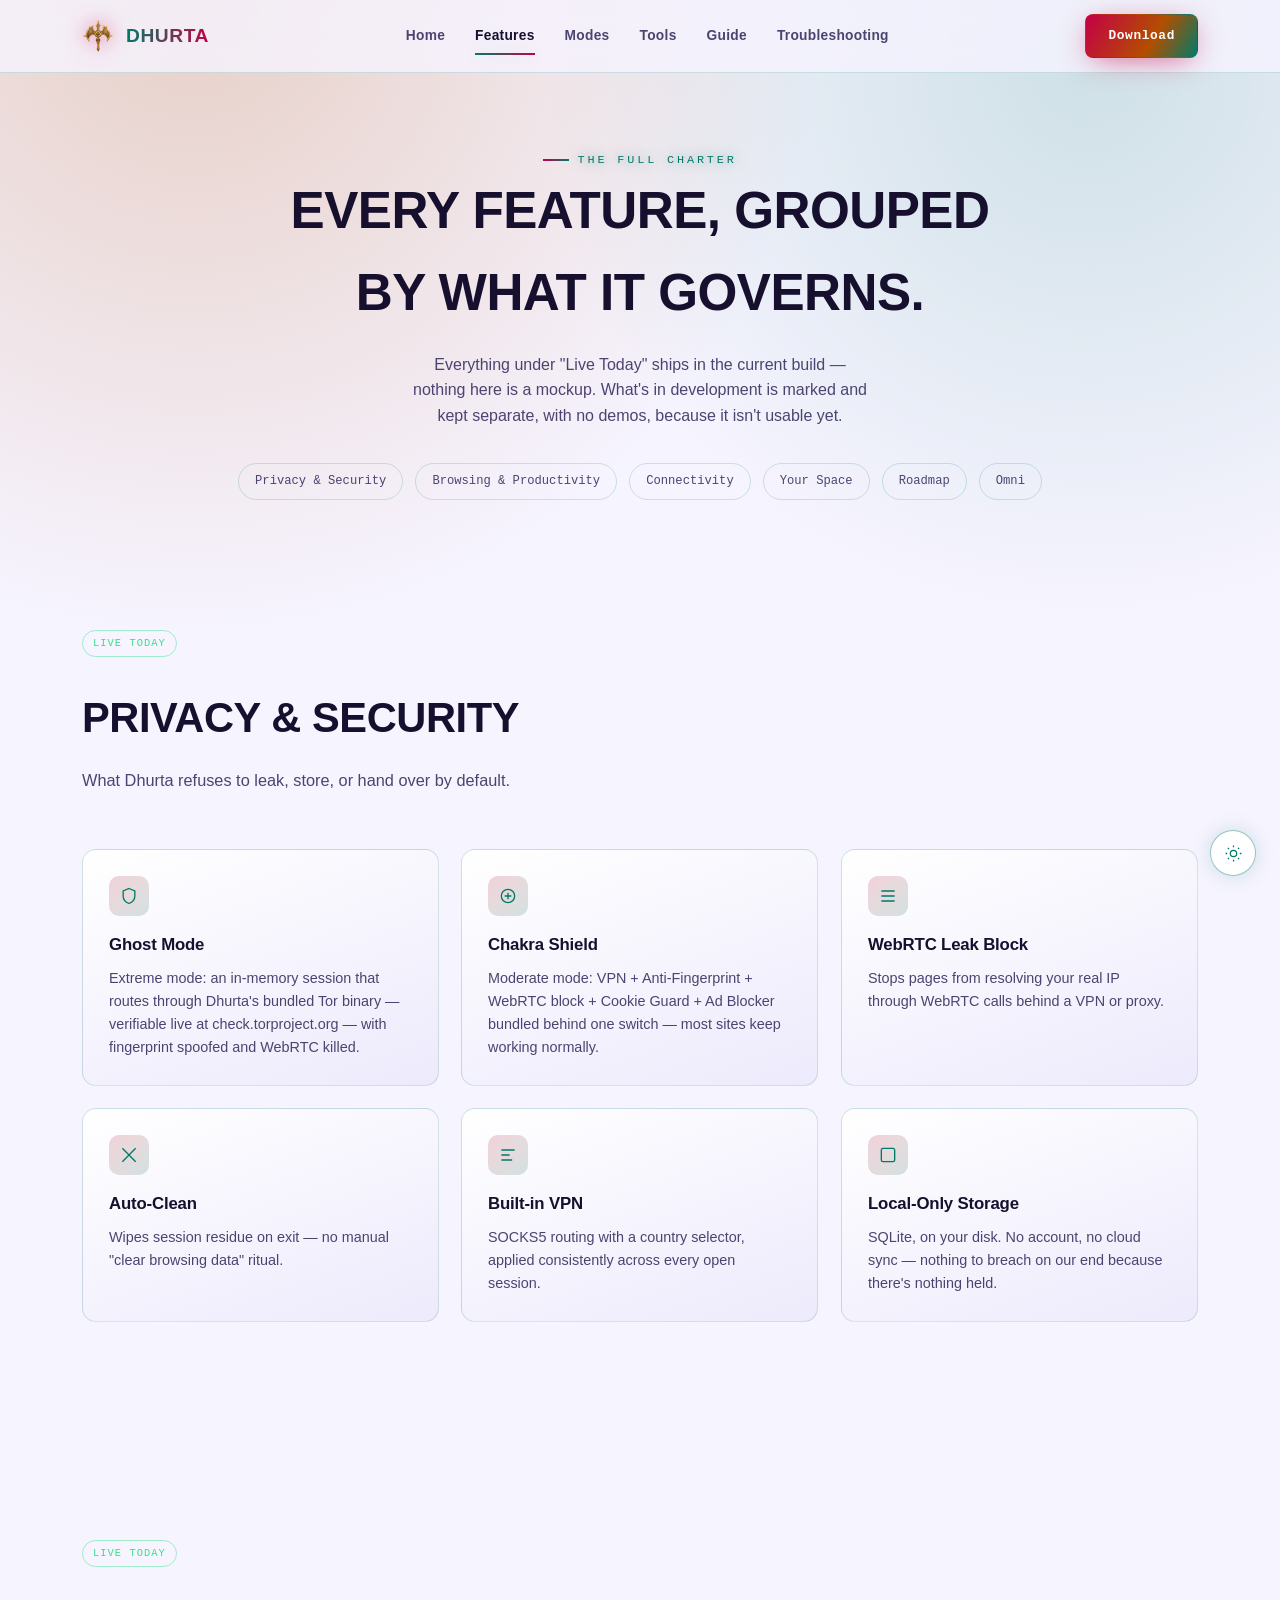
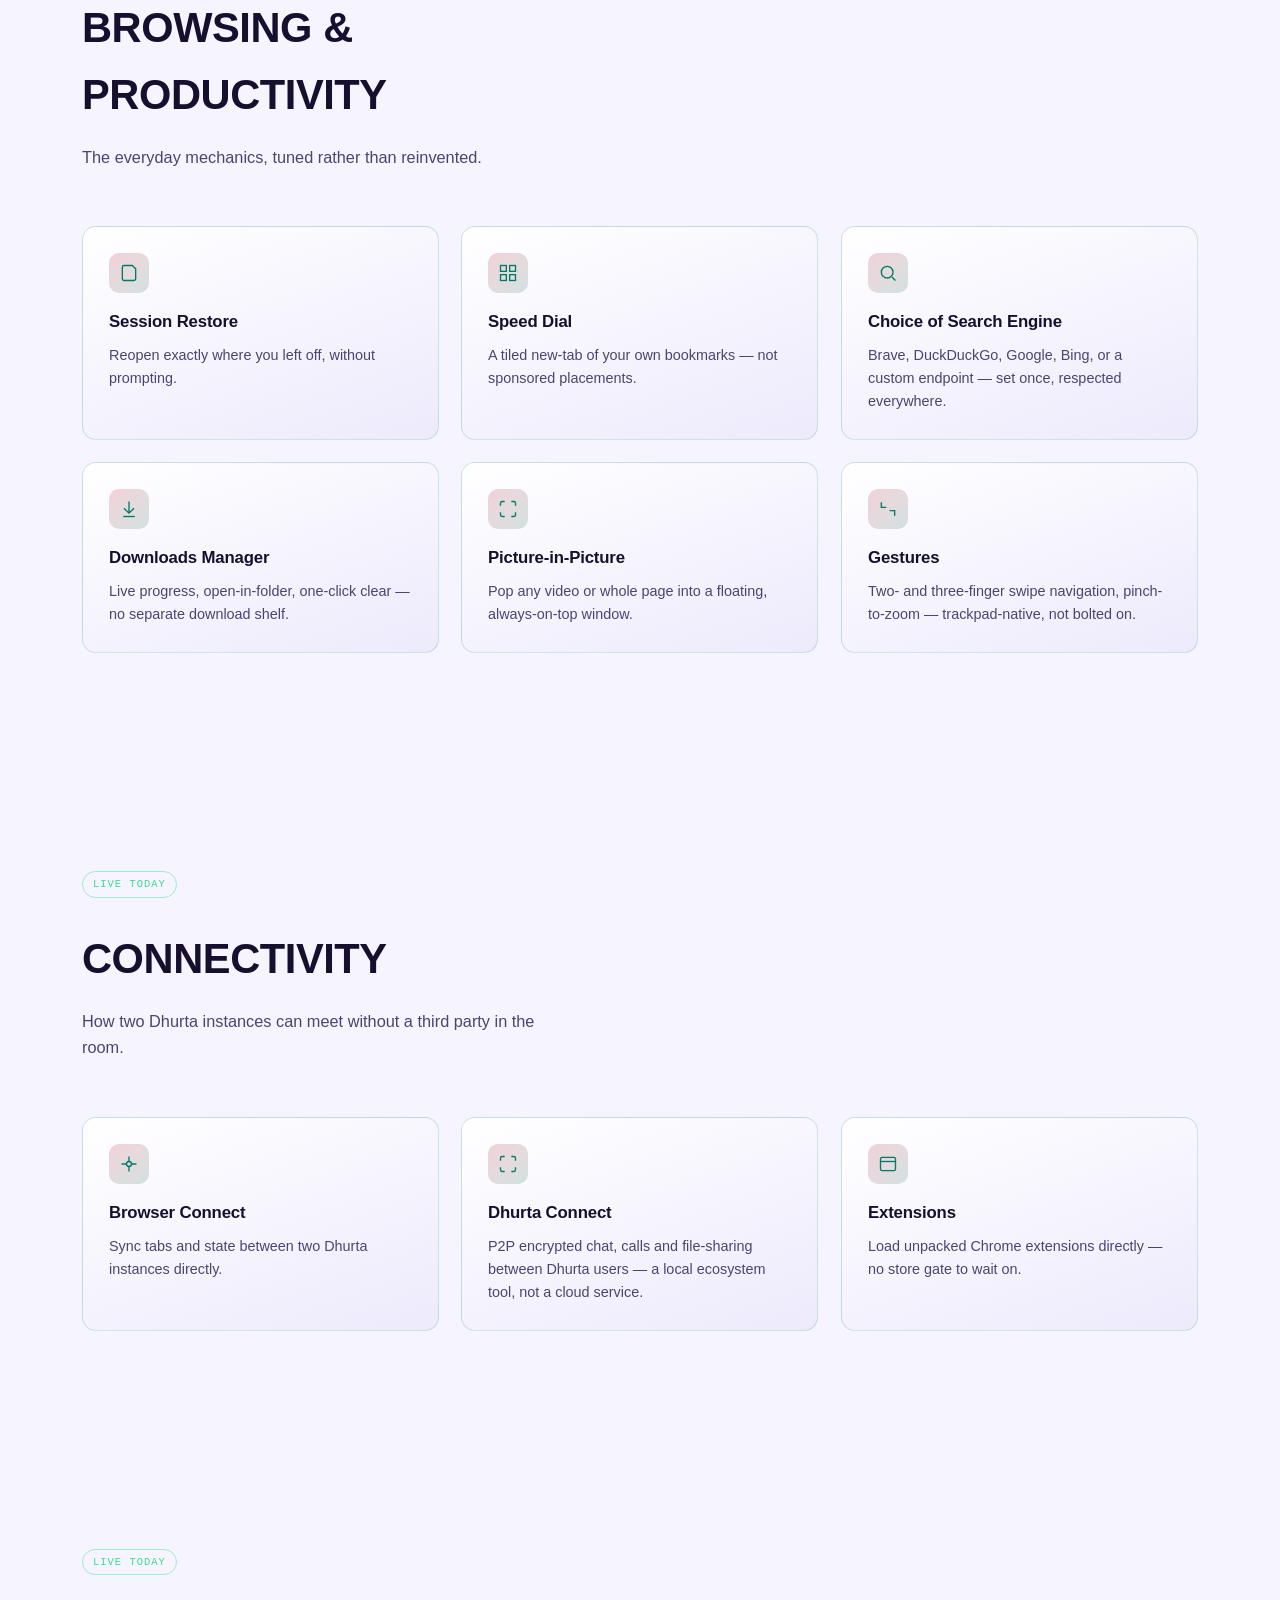
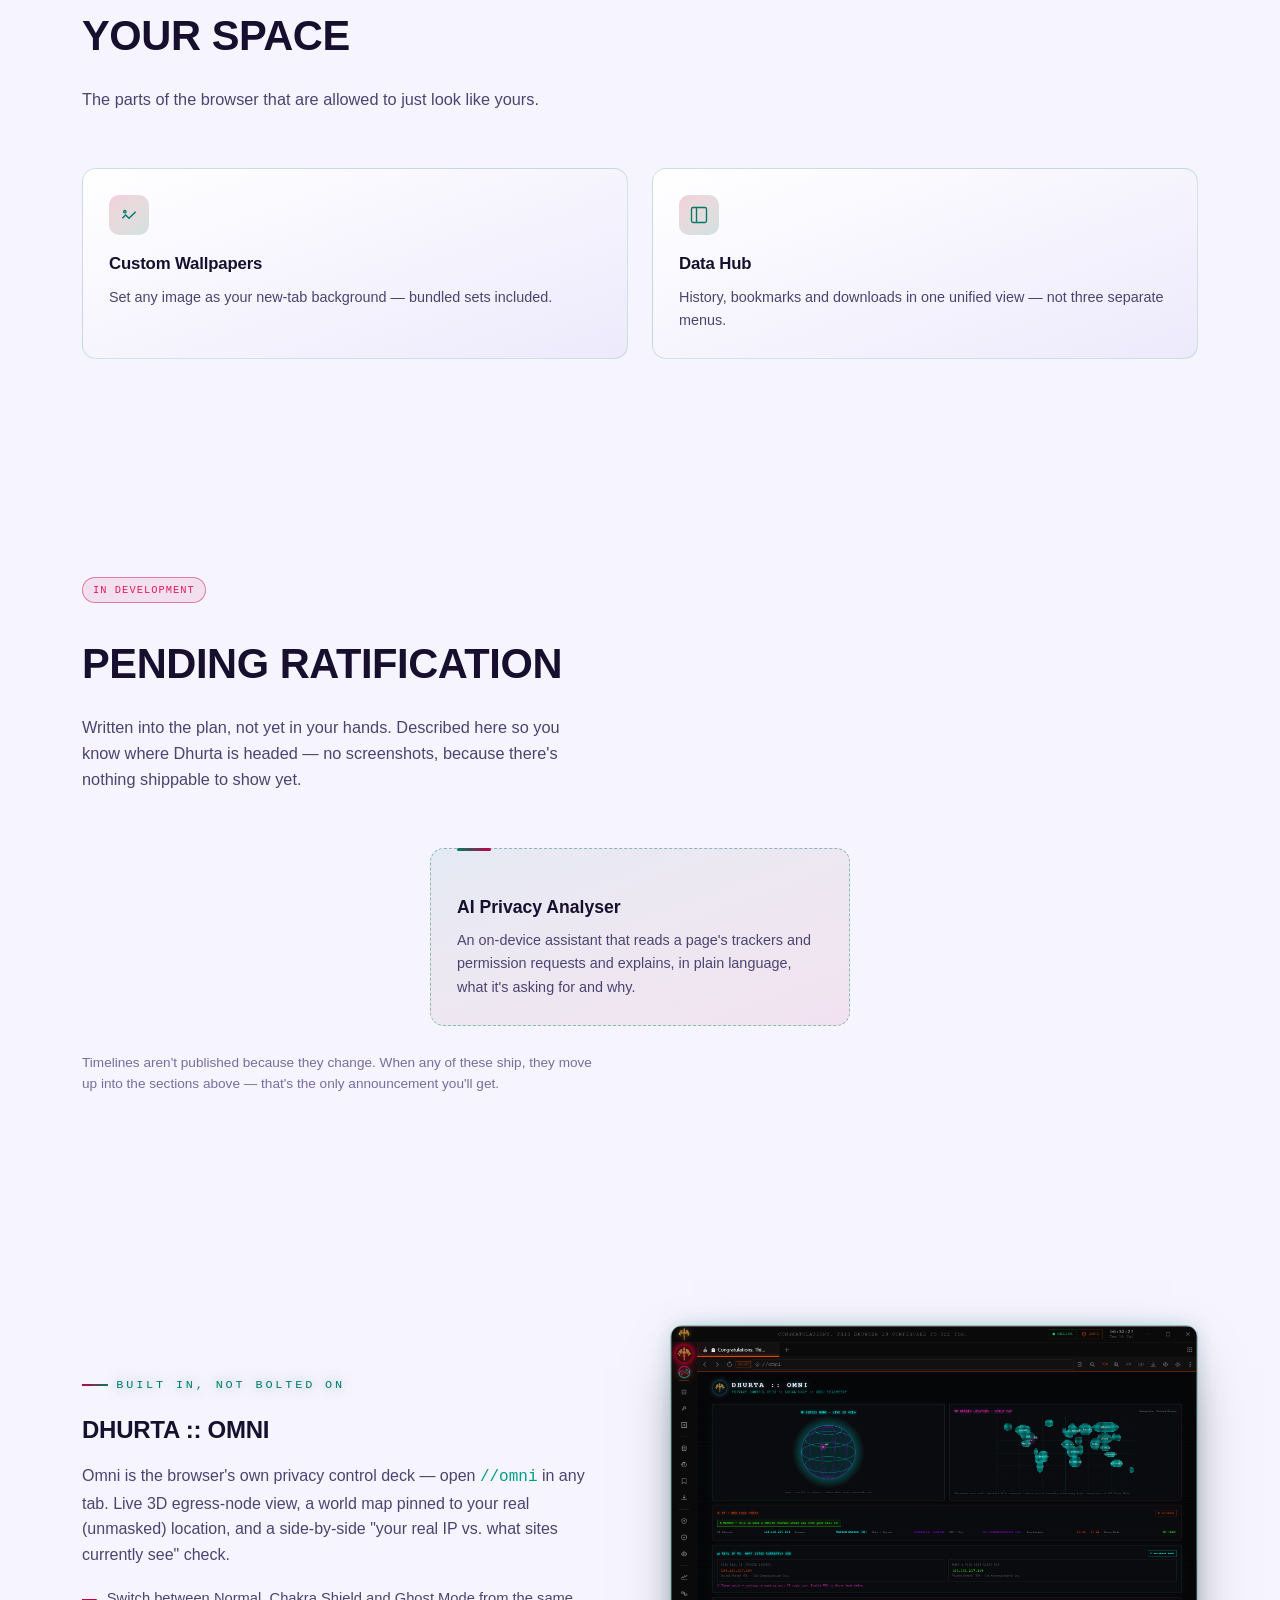
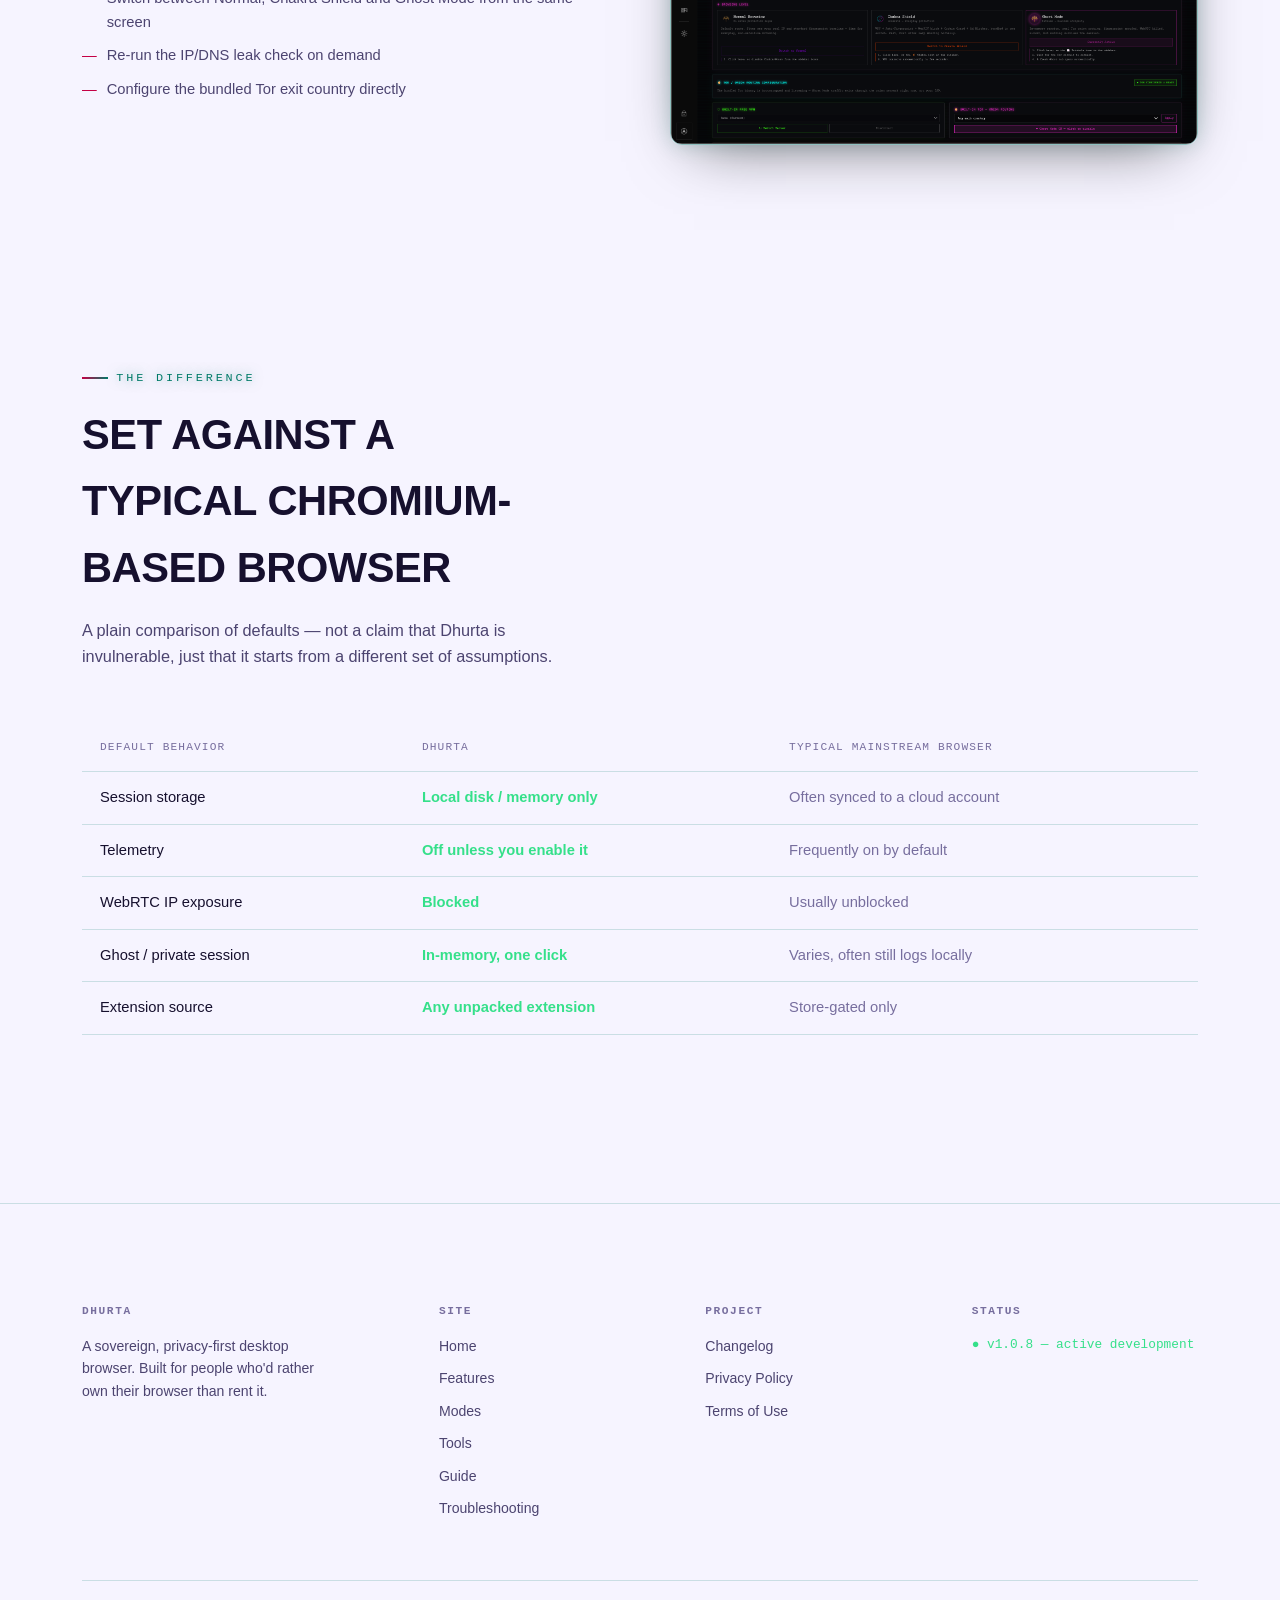
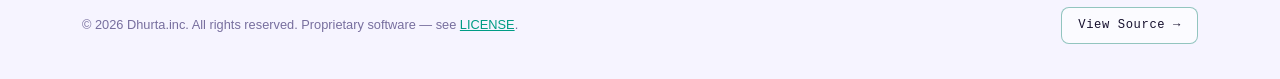
==== features.html @ 5422d7f5 "feat: Dhurta marketing site — initial deploy" ====
<!doctype html>
<html lang="en">
<head>
<meta charset="utf-8">
<meta name="viewport" content="width=device-width, initial-scale=1">
<title>Features — Dhurta</title>
<meta name="description" content="Every feature Dhurta ships today, grouped by what it governs — plus what's still in development.">
<link rel="icon" href="assets/img/dhurta-logo.png">
<link rel="stylesheet" href="assets/css/styles.css">
<style>
  .page-hero { padding: 70px 0 20px; text-align: center; }
  .page-hero h1 { font-size: clamp(2rem, 4.4vw, 3.2rem); }
  .page-hero p { color: var(--ink-dim); max-width: 52ch; margin: 18px auto 0; text-transform: none; }

  .cat-nav { display: flex; gap: 12px; justify-content: center; flex-wrap: wrap; margin-top: 34px; }
  .cat-nav a {
    text-decoration: none; font-family: ui-monospace, monospace; font-size: 0.76rem;
    color: var(--ink-dim); border: 1px solid var(--line); padding: 8px 16px; border-radius: 20px;
  }
  .cat-nav a:hover { color: var(--cyan); border-color: var(--line-strong); }

  .roadmap-grid { display: grid; grid-template-columns: repeat(3, 1fr); gap: 22px; }
  .rcard {
    position: relative; padding: 30px 26px 26px;
    border: 1px dashed var(--line-strong); border-radius: var(--radius);
    background: linear-gradient(160deg, color-mix(in srgb, var(--cyan) 8%, transparent), color-mix(in srgb, var(--magenta) 8%, transparent));
    opacity: 0; translate: 0 18px; transition: opacity 0.6s ease, translate 0.6s ease;
  }
  .rcard.in { opacity: 1; translate: 0 0; }
  .rcard::before {
    content: ""; position: absolute; top: -1px; left: 26px; width: 34px; height: 3px;
    background: linear-gradient(90deg, var(--cyan), var(--magenta)); border-radius: 2px;
  }
  .rcard h4 { font-size: 1.1rem; margin: 14px 0 8px; text-transform: none; }
  .rcard p { color: var(--ink-dim); font-size: 0.9rem; margin: 0; text-transform: none; }
  .roadmap-foot { margin-top: 26px; color: var(--ink-faint); font-size: 0.85rem; max-width: 68ch; }

  .omni-grid { display: grid; grid-template-columns: 1fr 1fr; gap: 60px; align-items: center; }
  .omni-panel {
    background: var(--surface-2); border: 1px solid var(--line); border-radius: var(--radius);
    padding: 22px; aspect-ratio: 4/3; display: flex; flex-direction: column; gap: 12px; justify-content: center;
  }
  .omni-bar { height: 10px; border-radius: 3px; background: var(--line); overflow: hidden; }
  .omni-bar span { display: block; height: 100%; background: linear-gradient(90deg, var(--cyan), var(--magenta)); border-radius: 3px; }
  .omni-list { list-style: none; padding: 0; margin: 20px 0 0; display: flex; flex-direction: column; gap: 10px; }
  .omni-list li { display: flex; gap: 10px; font-size: 0.92rem; color: var(--ink-dim); text-transform: none; }
  .omni-list li::before { content: "—"; color: var(--magenta); }
</style>
</head>
<body>

<header class="nav">
  <div class="nav-inner">
    <a href="index.html" class="brand">
      <img src="assets/img/dhurta-logo.png" alt="Dhurta emblem">
      <span class="brand-word">Dhurta</span>
    </a>
    <nav class="links">
      <a href="index.html">Home</a>
      <a href="features.html" aria-current="page">Features</a>
      <a href="modes.html">Modes</a>
      <a href="tools.html">Tools</a>
      <a href="guide.html">Guide</a>
      <a href="troubleshooting.html">Troubleshooting</a>
    </nav>
    <a href="index.html#download" class="btn btn-primary">Download</a>
  </div>
</header>

<main>
  <section class="page-hero">
    <div class="wrap">
      <span class="eyebrow">The Full Charter</span>
      <h1>Every feature, grouped by what it governs.</h1>
      <p>Everything under "Live Today" ships in the current build — nothing here is a mockup. What's in development is marked and kept separate, with no demos, because it isn't usable yet.</p>
      <div class="cat-nav">
        <a href="#privacy">Privacy &amp; Security</a>
        <a href="#productivity">Browsing &amp; Productivity</a>
        <a href="#connectivity">Connectivity</a>
        <a href="#space">Your Space</a>
        <a href="#roadmap">Roadmap</a>
        <a href="#omni">Omni</a>
      </div>
    </div>
  </section>

  <section id="privacy">
    <div class="wrap">
      <div class="head">
        <span class="badge live" style="margin-bottom:14px;display:inline-block;">Live Today</span>
        <h2>Privacy &amp; Security</h2>
        <p>What Dhurta refuses to leak, store, or hand over by default.</p>
      </div>
      <div class="grid-3">
        <div class="tilt-card">
          <div class="icon"><svg viewBox="0 0 24 24"><path d="M12 3l7 3v6c0 4.5-3 7.5-7 9-4-1.5-7-4.5-7-9V6z"/></svg></div>
          <h3>Ghost Mode</h3>
          <p>Extreme mode: an in-memory session that routes through Dhurta's bundled Tor binary — verifiable live at check.torproject.org — with fingerprint spoofed and WebRTC killed.</p>
        </div>
        <div class="tilt-card">
          <div class="icon"><svg viewBox="0 0 24 24"><circle cx="12" cy="12" r="8"/><path d="M8 12h8M12 8v8"/></svg></div>
          <h3>Chakra Shield</h3>
          <p>Moderate mode: VPN + Anti-Fingerprint + WebRTC block + Cookie Guard + Ad Blocker bundled behind one switch — most sites keep working normally.</p>
        </div>
        <div class="tilt-card">
          <div class="icon"><svg viewBox="0 0 24 24"><path d="M4 12h16M4 6h16M4 18h16"/></svg></div>
          <h3>WebRTC Leak Block</h3>
          <p>Stops pages from resolving your real IP through WebRTC calls behind a VPN or proxy.</p>
        </div>
        <div class="tilt-card">
          <div class="icon"><svg viewBox="0 0 24 24"><path d="M4 4l16 16M4 20L20 4"/></svg></div>
          <h3>Auto-Clean</h3>
          <p>Wipes session residue on exit — no manual "clear browsing data" ritual.</p>
        </div>
        <div class="tilt-card">
          <div class="icon"><svg viewBox="0 0 24 24"><path d="M4 6h16M4 12h10M4 18h13"/></svg></div>
          <h3>Built-in VPN</h3>
          <p>SOCKS5 routing with a country selector, applied consistently across every open session.</p>
        </div>
        <div class="tilt-card">
          <div class="icon"><svg viewBox="0 0 24 24"><rect x="4" y="4" width="16" height="16" rx="2"/></svg></div>
          <h3>Local-Only Storage</h3>
          <p>SQLite, on your disk. No account, no cloud sync — nothing to breach on our end because there's nothing held.</p>
        </div>
      </div>
    </div>
  </section>

  <section id="productivity">
    <div class="wrap">
      <div class="head">
        <span class="badge live" style="margin-bottom:14px;display:inline-block;">Live Today</span>
        <h2>Browsing &amp; Productivity</h2>
        <p>The everyday mechanics, tuned rather than reinvented.</p>
      </div>
      <div class="grid-3">
        <div class="tilt-card"><div class="icon"><svg viewBox="0 0 24 24"><path d="M4 19V5a2 2 0 012-2h10l4 4v12a2 2 0 01-2 2H6a2 2 0 01-2-2z"/></svg></div><h3>Session Restore</h3><p>Reopen exactly where you left off, without prompting.</p></div>
        <div class="tilt-card"><div class="icon"><svg viewBox="0 0 24 24"><rect x="3" y="3" width="7" height="7"/><rect x="14" y="3" width="7" height="7"/><rect x="3" y="14" width="7" height="7"/><rect x="14" y="14" width="7" height="7"/></svg></div><h3>Speed Dial</h3><p>A tiled new-tab of your own bookmarks — not sponsored placements.</p></div>
        <div class="tilt-card"><div class="icon"><svg viewBox="0 0 24 24"><circle cx="11" cy="11" r="7"/><path d="M21 21l-4.3-4.3"/></svg></div><h3>Choice of Search Engine</h3><p>Brave, DuckDuckGo, Google, Bing, or a custom endpoint — set once, respected everywhere.</p></div>
        <div class="tilt-card"><div class="icon"><svg viewBox="0 0 24 24"><path d="M12 3v14M6 11l6 6 6-6"/><path d="M5 21h14"/></svg></div><h3>Downloads Manager</h3><p>Live progress, open-in-folder, one-click clear — no separate download shelf.</p></div>
        <div class="tilt-card"><div class="icon"><svg viewBox="0 0 24 24"><path d="M8 3H5a2 2 0 00-2 2v3M16 3h3a2 2 0 012 2v3M8 21H5a2 2 0 01-2-2v-3M16 21h3a2 2 0 002-2v-3"/></svg></div><h3>Picture-in-Picture</h3><p>Pop any video or whole page into a floating, always-on-top window.</p></div>
        <div class="tilt-card"><div class="icon"><svg viewBox="0 0 24 24"><path d="M4 4v6h6M20 20v-6h-6"/></svg></div><h3>Gestures</h3><p>Two- and three-finger swipe navigation, pinch-to-zoom — trackpad-native, not bolted on.</p></div>
      </div>
    </div>
  </section>

  <section id="connectivity">
    <div class="wrap">
      <div class="head">
        <span class="badge live" style="margin-bottom:14px;display:inline-block;">Live Today</span>
        <h2>Connectivity</h2>
        <p>How two Dhurta instances can meet without a third party in the room.</p>
      </div>
      <div class="grid-3">
        <div class="tilt-card"><div class="icon"><svg viewBox="0 0 24 24"><circle cx="12" cy="12" r="3"/><path d="M12 3v6M12 15v6M3 12h6M15 12h6"/></svg></div><h3>Browser Connect</h3><p>Sync tabs and state between two Dhurta instances directly.</p></div>
        <div class="tilt-card"><div class="icon"><svg viewBox="0 0 24 24"><path d="M8 3H5a2 2 0 00-2 2v3M16 3h3a2 2 0 012 2v3M8 21H5a2 2 0 01-2-2v-3M16 21h3a2 2 0 002-2v-3"/></svg></div><h3>Dhurta Connect</h3><p>P2P encrypted chat, calls and file-sharing between Dhurta users — a local ecosystem tool, not a cloud service.</p></div>
        <div class="tilt-card"><div class="icon"><svg viewBox="0 0 24 24"><rect x="3" y="4" width="18" height="16" rx="2"/><path d="M3 9h18"/></svg></div><h3>Extensions</h3><p>Load unpacked Chrome extensions directly — no store gate to wait on.</p></div>
      </div>
    </div>
  </section>

  <section id="space">
    <div class="wrap">
      <div class="head">
        <span class="badge live" style="margin-bottom:14px;display:inline-block;">Live Today</span>
        <h2>Your Space</h2>
        <p>The parts of the browser that are allowed to just look like yours.</p>
      </div>
      <div class="grid-2">
        <div class="tilt-card"><div class="icon"><svg viewBox="0 0 24 24"><path d="M4 16l4-4 4 4 8-8"/><circle cx="7" cy="8" r="1.4"/></svg></div><h3>Custom Wallpapers</h3><p>Set any image as your new-tab background — bundled sets included.</p></div>
        <div class="tilt-card"><div class="icon"><svg viewBox="0 0 24 24"><rect x="3" y="3" width="18" height="18" rx="2"/><path d="M9 3v18"/></svg></div><h3>Data Hub</h3><p>History, bookmarks and downloads in one unified view — not three separate menus.</p></div>
      </div>
    </div>
  </section>

  <section id="roadmap">
    <div class="wrap">
      <div class="head">
        <span class="badge dev" style="margin-bottom:14px;display:inline-block;">In Development</span>
        <h2>Pending Ratification</h2>
        <p>Written into the plan, not yet in your hands. Described here so you know where Dhurta is headed — no screenshots, because there's nothing shippable to show yet.</p>
      </div>
      <div class="roadmap-grid" style="grid-template-columns:1fr;max-width:420px;margin:0 auto;">
        <div class="rcard reveal">
          <h4>AI Privacy Analyser</h4>
          <p>An on-device assistant that reads a page's trackers and permission requests and explains, in plain language, what it's asking for and why.</p>
        </div>
      </div>
      <p class="roadmap-foot">Timelines aren't published because they change. When any of these ship, they move up into the sections above — that's the only announcement you'll get.</p>
    </div>
  </section>

  <section id="omni">
    <div class="wrap omni-grid">
      <div class="omni-copy">
        <span class="eyebrow">Built In, Not Bolted On</span>
        <h2 style="margin-top:16px;">Dhurta :: Omni</h2>
        <p style="color:var(--ink-dim); margin-top:14px; text-transform:none;">Omni is the browser's own privacy control deck — open <code class="mono" style="color:var(--cyan-soft);">//omni</code> in any tab. Live 3D egress-node view, a world map pinned to your real (unmasked) location, and a side-by-side "your real IP vs. what sites currently see" check.</p>
        <ul class="omni-list">
          <li>Switch between Normal, Chakra Shield and Ghost Mode from the same screen</li>
          <li>Re-run the IP/DNS leak check on demand</li>
          <li>Configure the bundled Tor exit country directly</li>
        </ul>
      </div>
      <div class="shot-frame">
        <img src="assets/img/screens/omni-dashboard.png" alt="Dhurta Omni privacy control deck, real capture" style="width:100%;display:block;">
      </div>
    </div>
  </section>

  <section id="compare">
    <div class="wrap">
      <div class="head">
        <span class="eyebrow">The Difference</span>
        <h2>Set against a typical Chromium-based browser</h2>
        <p>A plain comparison of defaults — not a claim that Dhurta is invulnerable, just that it starts from a different set of assumptions.</p>
      </div>
      <div class="compare-wrap">
        <table class="compare">
          <thead><tr><th>Default behavior</th><th>Dhurta</th><th>Typical mainstream browser</th></tr></thead>
          <tbody>
            <tr><td>Session storage</td><td class="yes">Local disk / memory only</td><td class="no">Often synced to a cloud account</td></tr>
            <tr><td>Telemetry</td><td class="yes">Off unless you enable it</td><td class="no">Frequently on by default</td></tr>
            <tr><td>WebRTC IP exposure</td><td class="yes">Blocked</td><td class="no">Usually unblocked</td></tr>
            <tr><td>Ghost / private session</td><td class="yes">In-memory, one click</td><td class="no">Varies, often still logs locally</td></tr>
            <tr><td>Extension source</td><td class="yes">Any unpacked extension</td><td class="no">Store-gated only</td></tr>
          </tbody>
        </table>
      </div>
    </div>
  </section>
</main>

<footer class="site-footer">
  <div class="wrap">
    <div class="foot-grid">
      <div class="foot-col">
        <h5>Dhurta</h5>
        <p style="color:var(--ink-dim); font-size:0.88rem; max-width:32ch;">A sovereign, privacy-first desktop browser. Built for people who'd rather own their browser than rent it.</p>
      </div>
      <div class="foot-col">
        <h5>Site</h5>
        <a href="index.html">Home</a>
        <a href="features.html">Features</a>
        <a href="modes.html">Modes</a>
        <a href="tools.html">Tools</a>
        <a href="guide.html">Guide</a>
        <a href="troubleshooting.html">Troubleshooting</a>
      </div>
      <div class="foot-col">
        <h5>Project</h5>
        <a href="#">Changelog</a>
        <a href="#">Privacy Policy</a>
        <a href="#">Terms of Use</a>
      </div>
      <div class="foot-col">
        <h5>Status</h5>
        <p class="mono" style="font-size:0.8rem; color:var(--good);">● v1.0.8 — active development</p>
      </div>
    </div>
    <div class="foot-legal">
      <div class="foot-copy">© 2026 Dhurta.inc. All rights reserved. Proprietary software — see <a href="https://github.com/prashantkeshr/Dhurta/blob/main/LICENSE" style="color:var(--cyan-soft);">LICENSE</a>.</div>
        <a href="https://github.com/prashantkeshr/Dhurta" class="btn" style="font-size:0.76rem;padding:8px 16px;">View Source →</a>
    </div>
  </div>
</footer>

<button class="theme-toggle" id="themeToggle" aria-label="Toggle color theme">
  <svg viewBox="0 0 24 24"><circle cx="12" cy="12" r="4"/><path d="M12 2v2M12 20v2M4.9 4.9l1.4 1.4M17.7 17.7l1.4 1.4M2 12h2M20 12h2M4.9 19.1l1.4-1.4M17.7 6.3l1.4-1.4"/></svg>
</button>

<script src="assets/js/main.js"></script>
</body>
</html>
---- assets/css/styles.css ----
/* =========================================================
   Dhurta — Neon Deck design system
   Shared across index / features / guide / troubleshooting
   ========================================================= */

:root {
  --bg: #050310;
  --bg-2: #0a0620;
  --surface: #120b28;
  --surface-2: #1a1136;
  --ink: #f4f2ff;
  --ink-dim: #a89fcf;
  --ink-faint: #6c6296;

  --cyan: #00f5d4;
  --cyan-soft: #6df9e4;
  --magenta: #ff0055;
  --magenta-soft: #ff5c8f;
  --violet: #ff6a00;
  --gold: #ff6a00;

  --line: rgba(0, 240, 255, 0.16);
  --line-strong: rgba(0, 240, 255, 0.4);
  --glow-cyan: 0 0 24px rgba(0, 240, 255, 0.35);
  --glow-magenta: 0 0 24px rgba(255, 46, 224, 0.35);

  --good: #35e08a;
  --warn: #ffb648;
  --bad: #ff5470;

  --radius: 14px;
  --radius-sm: 8px;
}

:root[data-theme="light"] {
  --bg: #f6f4ff;
  --bg-2: #ffffff;
  --surface: #ffffff;
  --surface-2: #edeafc;
  --ink: #16102e;
  --ink-dim: #4c4470;
  --ink-faint: #776e9e;

  --cyan: #007a68;
  --cyan-soft: #009c85;
  --magenta: #c40045;
  --magenta-soft: #e0195f;
  --violet: #b34e00;
  --gold: #b34e00;

  --line: rgba(0, 122, 104, 0.18);
  --line-strong: rgba(0, 122, 104, 0.42);
  --glow-cyan: 0 0 20px rgba(0, 122, 104, 0.18);
  --glow-magenta: 0 0 20px rgba(196, 0, 69, 0.18);
}

@media (prefers-color-scheme: light) {
  :root:not([data-theme="dark"]) {
    --bg: #f6f4ff;
    --bg-2: #ffffff;
    --surface: #ffffff;
    --surface-2: #edeafc;
    --ink: #16102e;
    --ink-dim: #4c4470;
    --ink-faint: #776e9e;

    --cyan: #007a68;
    --cyan-soft: #009c85;
    --magenta: #c40045;
    --magenta-soft: #e0195f;
    --violet: #b34e00;
    --gold: #b34e00;

    --line: rgba(0, 122, 104, 0.18);
    --line-strong: rgba(0, 122, 104, 0.42);
    --glow-cyan: 0 0 20px rgba(0, 122, 104, 0.18);
    --glow-magenta: 0 0 20px rgba(196, 0, 69, 0.18);
  }
}

* { box-sizing: border-box; }
html { scroll-behavior: smooth; }
@media (prefers-reduced-motion: reduce) { html { scroll-behavior: auto; } }

body {
  margin: 0;
  background: var(--bg);
  color: var(--ink);
  font-family: -apple-system, "Segoe UI", Roboto, Helvetica, Arial, sans-serif;
  line-height: 1.6;
  -webkit-font-smoothing: antialiased;
  overflow-x: hidden;
  background-image:
    radial-gradient(circle at 15% 0%, color-mix(in srgb, var(--violet) 22%, transparent), transparent 45%),
    radial-gradient(circle at 85% 8%, color-mix(in srgb, var(--cyan) 16%, transparent), transparent 40%);
  background-attachment: fixed;
}

::selection { background: var(--magenta); color: #0a0416; }

h1, h2, h3, .display {
  font-family: "Century Gothic", "Avenir Next", "Segoe UI Semibold", "Segoe UI", sans-serif;
  font-weight: 800;
  color: var(--ink);
  text-wrap: balance;
  letter-spacing: -0.01em;
  margin: 0;
  text-transform: uppercase;
}

.mono {
  font-family: ui-monospace, SFMono-Regular, Menlo, Consolas, monospace;
}

.eyebrow {
  font-family: ui-monospace, SFMono-Regular, Menlo, Consolas, monospace;
  font-size: 0.74rem;
  letter-spacing: 0.24em;
  text-transform: uppercase;
  color: var(--cyan);
  display: inline-flex;
  align-items: center;
  gap: 0.7em;
  text-shadow: 0 0 12px color-mix(in srgb, var(--cyan) 55%, transparent);
}

.eyebrow::before {
  content: "";
  width: 26px;
  height: 2px;
  background: linear-gradient(90deg, var(--magenta), var(--cyan));
  display: inline-block;
}

a { color: inherit; }
a:focus-visible, button:focus-visible {
  outline: 2px solid var(--cyan);
  outline-offset: 3px;
}

.wrap { max-width: 1180px; margin: 0 auto; padding: 0 32px; }

/* ---------- NAV ---------- */
header.nav {
  position: sticky;
  top: 0;
  z-index: 80;
  backdrop-filter: blur(14px);
  background: color-mix(in srgb, var(--bg) 78%, transparent);
  border-bottom: 1px solid var(--line);
}

.nav-inner {
  max-width: 1180px;
  margin: 0 auto;
  padding: 14px 32px;
  display: flex;
  align-items: center;
  justify-content: space-between;
  gap: 24px;
}

.brand { display: flex; align-items: center; gap: 12px; text-decoration: none; }
.brand img {
  width: 32px; height: 32px; object-fit: contain;
  filter: drop-shadow(0 0 10px color-mix(in srgb, var(--magenta) 55%, transparent));
}
.brand-word {
  font-family: "Century Gothic", "Avenir Next", sans-serif;
  font-weight: 800;
  font-size: 1.2rem;
  letter-spacing: 0.03em;
  text-transform: uppercase;
  background: linear-gradient(90deg, var(--cyan), var(--magenta));
  -webkit-background-clip: text;
  background-clip: text;
  color: transparent;
}

nav.links { display: flex; gap: 30px; font-size: 0.86rem; }
nav.links a {
  text-decoration: none;
  color: var(--ink-dim);
  font-weight: 600;
  letter-spacing: 0.02em;
  padding: 6px 0;
  position: relative;
}
nav.links a::after {
  content: "";
  position: absolute; left: 0; right: 100%; bottom: -2px; height: 2px;
  background: linear-gradient(90deg, var(--cyan), var(--magenta));
  box-shadow: var(--glow-cyan);
  transition: right 0.25s ease;
}
nav.links a:hover { color: var(--ink); }
nav.links a:hover::after, nav.links a[aria-current="page"]::after { right: 0; }
nav.links a[aria-current="page"] { color: var(--ink); }

.btn {
  font-family: ui-monospace, SFMono-Regular, Menlo, Consolas, monospace;
  font-size: 0.8rem;
  letter-spacing: 0.05em;
  text-decoration: none;
  padding: 11px 22px;
  border-radius: var(--radius-sm);
  border: 1px solid var(--line-strong);
  display: inline-flex;
  align-items: center;
  gap: 8px;
  white-space: nowrap;
  cursor: pointer;
  background: color-mix(in srgb, var(--surface) 60%, transparent);
  color: var(--ink);
  transition: border-color 0.2s ease, transform 0.2s ease, box-shadow 0.2s ease;
}
.btn:hover { border-color: var(--cyan); transform: translateY(-1px); box-shadow: var(--glow-cyan); }

.btn-primary {
  background: linear-gradient(120deg, var(--magenta), var(--violet) 60%, var(--cyan));
  color: #fff;
  border: 1px solid transparent;
  font-weight: 700;
  box-shadow: 0 6px 30px -8px color-mix(in srgb, var(--magenta) 70%, transparent);
}
.btn-primary:hover { filter: brightness(1.1); box-shadow: 0 8px 36px -6px color-mix(in srgb, var(--magenta) 80%, transparent); }

/* ---------- SECTION SCAFFOLD ---------- */
section { padding: 108px 0; position: relative; }
section .head { margin-bottom: 56px; max-width: 62ch; }
section .head h2 { font-size: clamp(1.8rem, 3.4vw, 2.6rem); margin-top: 14px; }
section .head p { color: var(--ink-dim); margin-top: 16px; font-size: 1.02rem; max-width: 54ch; text-transform: none; }
section .head.center { margin-left: auto; margin-right: auto; text-align: center; }

.rule { border: none; border-top: 1px solid var(--line); margin: 0; }

/* ---------- CARDS (3D tilt) ---------- */
.tilt-card {
  --rx: 0deg; --ry: 0deg;
  background: linear-gradient(160deg, var(--surface), var(--surface-2));
  border: 1px solid var(--line);
  border-radius: var(--radius);
  padding: 26px;
  transform-style: preserve-3d;
  transform: perspective(900px) rotateX(var(--rx)) rotateY(var(--ry));
  transition: transform 0.15s ease, border-color 0.2s ease, box-shadow 0.2s ease;
  position: relative;
  opacity: 0;
  translate: 0 18px;
}
.tilt-card.in { opacity: 1; translate: 0 0; transition: opacity 0.6s ease, translate 0.6s ease, transform 0.15s ease, border-color 0.2s ease, box-shadow 0.2s ease; }
.tilt-card:hover { border-color: var(--line-strong); box-shadow: var(--glow-cyan); }

.tilt-card .icon {
  width: 40px; height: 40px;
  border-radius: 10px;
  display: flex; align-items: center; justify-content: center;
  background: linear-gradient(140deg, color-mix(in srgb, var(--magenta) 20%, transparent), color-mix(in srgb, var(--cyan) 20%, transparent));
  margin-bottom: 16px;
}
.tilt-card .icon svg { width: 20px; height: 20px; stroke: var(--cyan); fill: none; stroke-width: 1.6; }
.tilt-card h3, .tilt-card h4 { text-transform: none; font-size: 1.05rem; margin-bottom: 8px; }
.tilt-card p { color: var(--ink-dim); font-size: 0.9rem; margin: 0; text-transform: none; }

.badge {
  font-family: ui-monospace, SFMono-Regular, Menlo, Consolas, monospace;
  font-size: 0.65rem;
  letter-spacing: 0.1em;
  text-transform: uppercase;
  border-radius: 20px;
  padding: 4px 10px;
  display: inline-block;
  border: 1px solid var(--line);
  color: var(--ink-faint);
}
.badge.live { color: var(--good); border-color: color-mix(in srgb, var(--good) 45%, transparent); }
.badge.dev { color: var(--magenta-soft); border-color: color-mix(in srgb, var(--magenta) 45%, transparent); background: color-mix(in srgb, var(--magenta) 8%, transparent); }

/* ---------- DHURTA UI RENDER (reusable browser mockup) ---------- */
.shot-frame { border-radius: 12px; overflow: hidden; border: 1px solid var(--line-strong); box-shadow: 0 20px 60px -24px rgba(0,0,0,0.6), var(--glow-cyan); }
.shot-frame img { display: block; width: 100%; height: auto; }

.render-note {
  font-size: 0.72rem;
  color: var(--ink-faint);
  font-family: ui-monospace, SFMono-Regular, Menlo, Consolas, monospace;
  margin-top: 8px;
  text-align: center;
}

.dwin {
  border-radius: 12px;
  overflow: hidden;
  border: 1px solid var(--line-strong);
  background: #0d0a1c;
  box-shadow: 0 30px 80px -30px rgba(0,0,0,0.7), var(--glow-cyan);
  font-family: -apple-system, "Segoe UI", sans-serif;
}
.dwin-title {
  height: 30px;
  background: #120e26;
  display: flex; align-items: center; gap: 8px; padding: 0 12px;
  border-bottom: 1px solid rgba(255,255,255,0.06);
}
.dwin-dot { width: 9px; height: 9px; border-radius: 50%; }
.dwin-tabs {
  height: 34px;
  background: #0f0c20;
  display: flex; align-items: center; gap: 6px; padding: 0 10px;
  border-bottom: 1px solid rgba(255,255,255,0.06);
}
.dwin-tab {
  height: 26px; padding: 0 12px; border-radius: 6px 6px 0 0;
  display: flex; align-items: center; gap: 6px;
  font-size: 0.72rem; color: #a89fcf; background: rgba(255,255,255,0.03);
}
.dwin-tab.active { background: #1a1636; color: #f4f2ff; }
.dwin-tab .dot { width: 6px; height: 6px; border-radius: 50%; background: var(--cyan); }
.dwin-url {
  height: 40px;
  background: #120e26;
  display: flex; align-items: center; gap: 10px; padding: 0 14px;
  border-bottom: 1px solid rgba(255,255,255,0.06);
}
.dwin-url-pill {
  flex: 1; height: 26px; border-radius: 20px; background: #1a1636;
  display: flex; align-items: center; gap: 8px; padding: 0 12px;
  font-size: 0.74rem; color: #a89fcf; font-family: ui-monospace, monospace;
}
.dwin-body { display: flex; min-height: 260px; }
.dwin-side {
  width: 46px; background: #0b0818;
  display: flex; flex-direction: column; align-items: center; gap: 16px; padding: 14px 0;
  border-right: 1px solid rgba(255,255,255,0.06);
}
.dwin-side .si { width: 18px; height: 18px; opacity: 0.5; }
.dwin-side .si.active { opacity: 1; }
.dwin-side svg { width: 100%; height: 100%; stroke: var(--cyan); fill: none; stroke-width: 1.6; }
.dwin-main {
  flex: 1; padding: 22px;
  background: radial-gradient(circle at 30% 20%, rgba(139,59,255,0.12), transparent 60%), #0d0a1c;
}

/* ---------- SCROLL REVEAL (generic) ---------- */
.reveal { opacity: 0; translate: 0 18px; transition: opacity 0.6s ease, translate 0.6s ease; }
.reveal.in { opacity: 1; translate: 0 0; }

@media (prefers-reduced-motion: reduce) {
  .tilt-card, .reveal { transition: none !important; opacity: 1 !important; translate: 0 !important; transform: none !important; }
}

/* ---------- FOOTER ---------- */
footer.site-footer {
  padding: 80px 0 40px;
  border-top: 1px solid var(--line);
  margin-top: 60px;
}
.foot-grid {
  display: grid;
  grid-template-columns: 1.4fr 1fr 1fr 1fr;
  gap: 40px;
  margin-bottom: 50px;
}
.foot-col h5 {
  font-family: ui-monospace, SFMono-Regular, Menlo, Consolas, monospace;
  font-size: 0.7rem; letter-spacing: 0.14em; text-transform: uppercase;
  color: var(--ink-faint); margin-bottom: 14px;
}
.foot-col a { display: block; text-decoration: none; color: var(--ink-dim); font-size: 0.88rem; margin-bottom: 10px; }
.foot-col a:hover { color: var(--cyan); }
.foot-legal {
  padding-top: 26px; border-top: 1px solid var(--line);
  display: flex; justify-content: space-between; align-items: center; flex-wrap: wrap; gap: 14px;
}
.foot-copy { color: var(--ink-faint); font-size: 0.8rem; }
.disclaimer { color: var(--ink-faint); font-size: 0.78rem; max-width: 70ch; margin-top: 10px; }

.theme-toggle {
  position: fixed; bottom: 24px; right: 24px; z-index: 90;
  width: 46px; height: 46px; border-radius: 50%;
  border: 1px solid var(--line-strong);
  background: var(--surface);
  color: var(--ink);
  display: flex; align-items: center; justify-content: center; cursor: pointer;
  box-shadow: var(--glow-cyan);
}
.theme-toggle svg { width: 19px; height: 19px; stroke: var(--cyan); fill: none; stroke-width: 1.6; }

.grid-2 { display: grid; grid-template-columns: 1fr 1fr; gap: 24px; }
.grid-3 { display: grid; grid-template-columns: repeat(3, 1fr); gap: 22px; }
.grid-4 { display: grid; grid-template-columns: repeat(4, 1fr); gap: 20px; }

.compare-wrap { overflow-x: auto; }
table.compare { width: 100%; border-collapse: collapse; font-size: 0.92rem; }
table.compare th, table.compare td { text-align: left; padding: 14px 18px; border-bottom: 1px solid var(--line); }
table.compare th {
  font-family: ui-monospace, SFMono-Regular, Menlo, Consolas, monospace;
  font-size: 0.7rem; letter-spacing: 0.1em; text-transform: uppercase; color: var(--ink-faint); font-weight: 500;
}
.yes { color: var(--good); font-weight: 700; }
.no { color: var(--ink-faint); }

@media (max-width: 960px) {
  nav.links { display: none; }
  .grid-2, .grid-3, .grid-4 { grid-template-columns: 1fr; }
  .foot-grid { grid-template-columns: 1fr 1fr; }
  .dwin-body { flex-direction: column; }
}
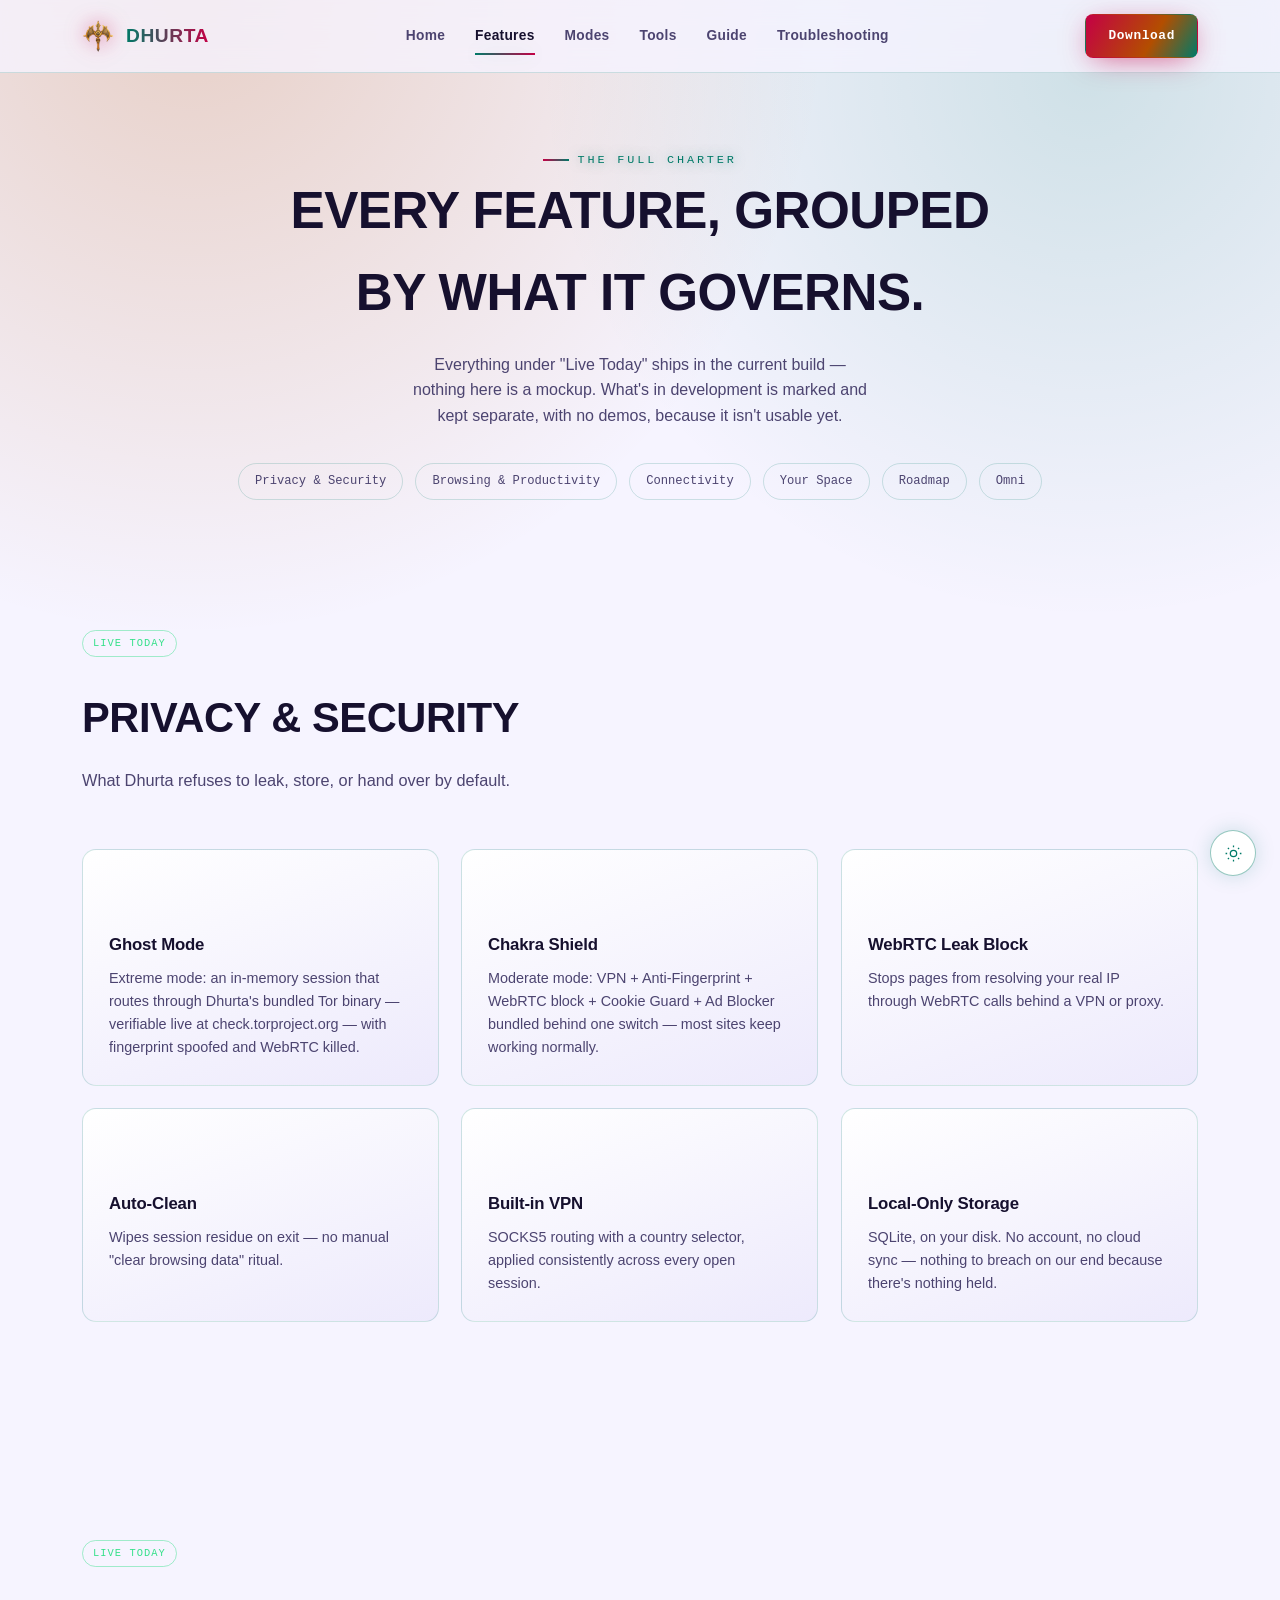
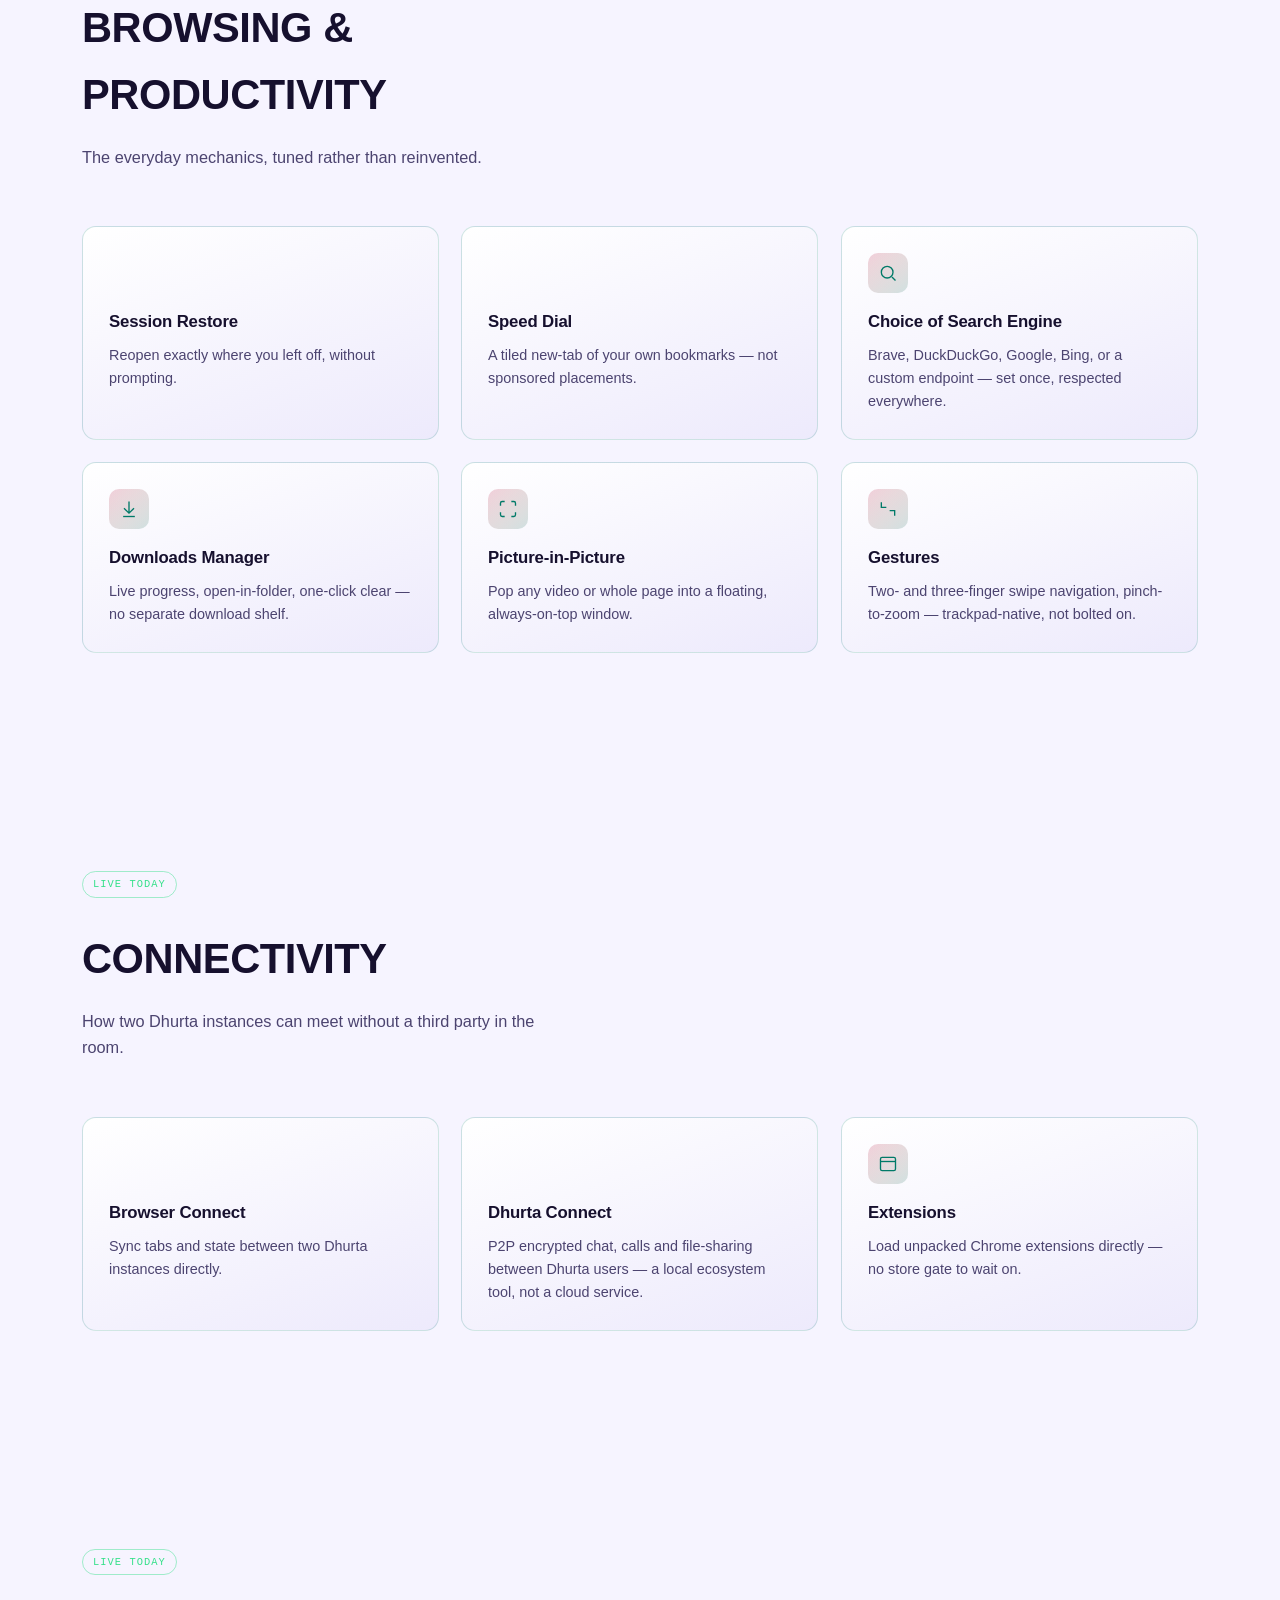
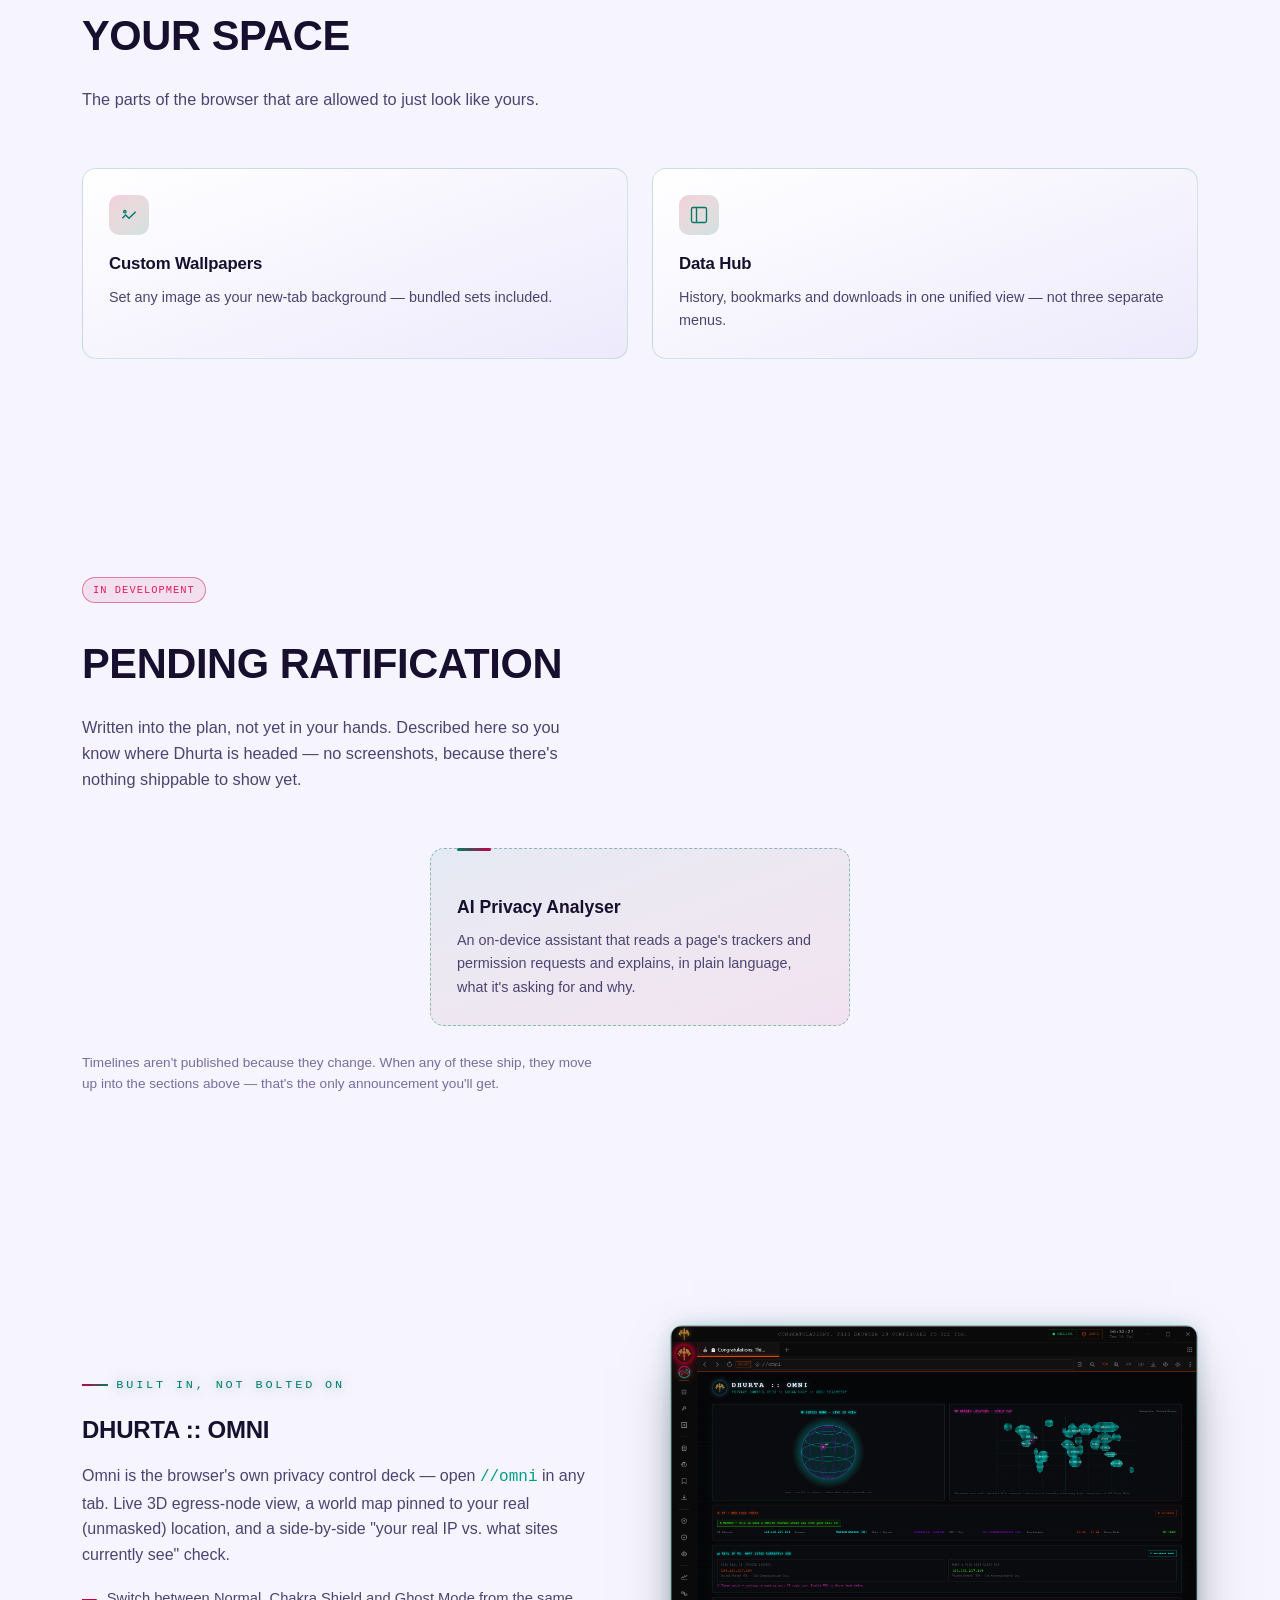
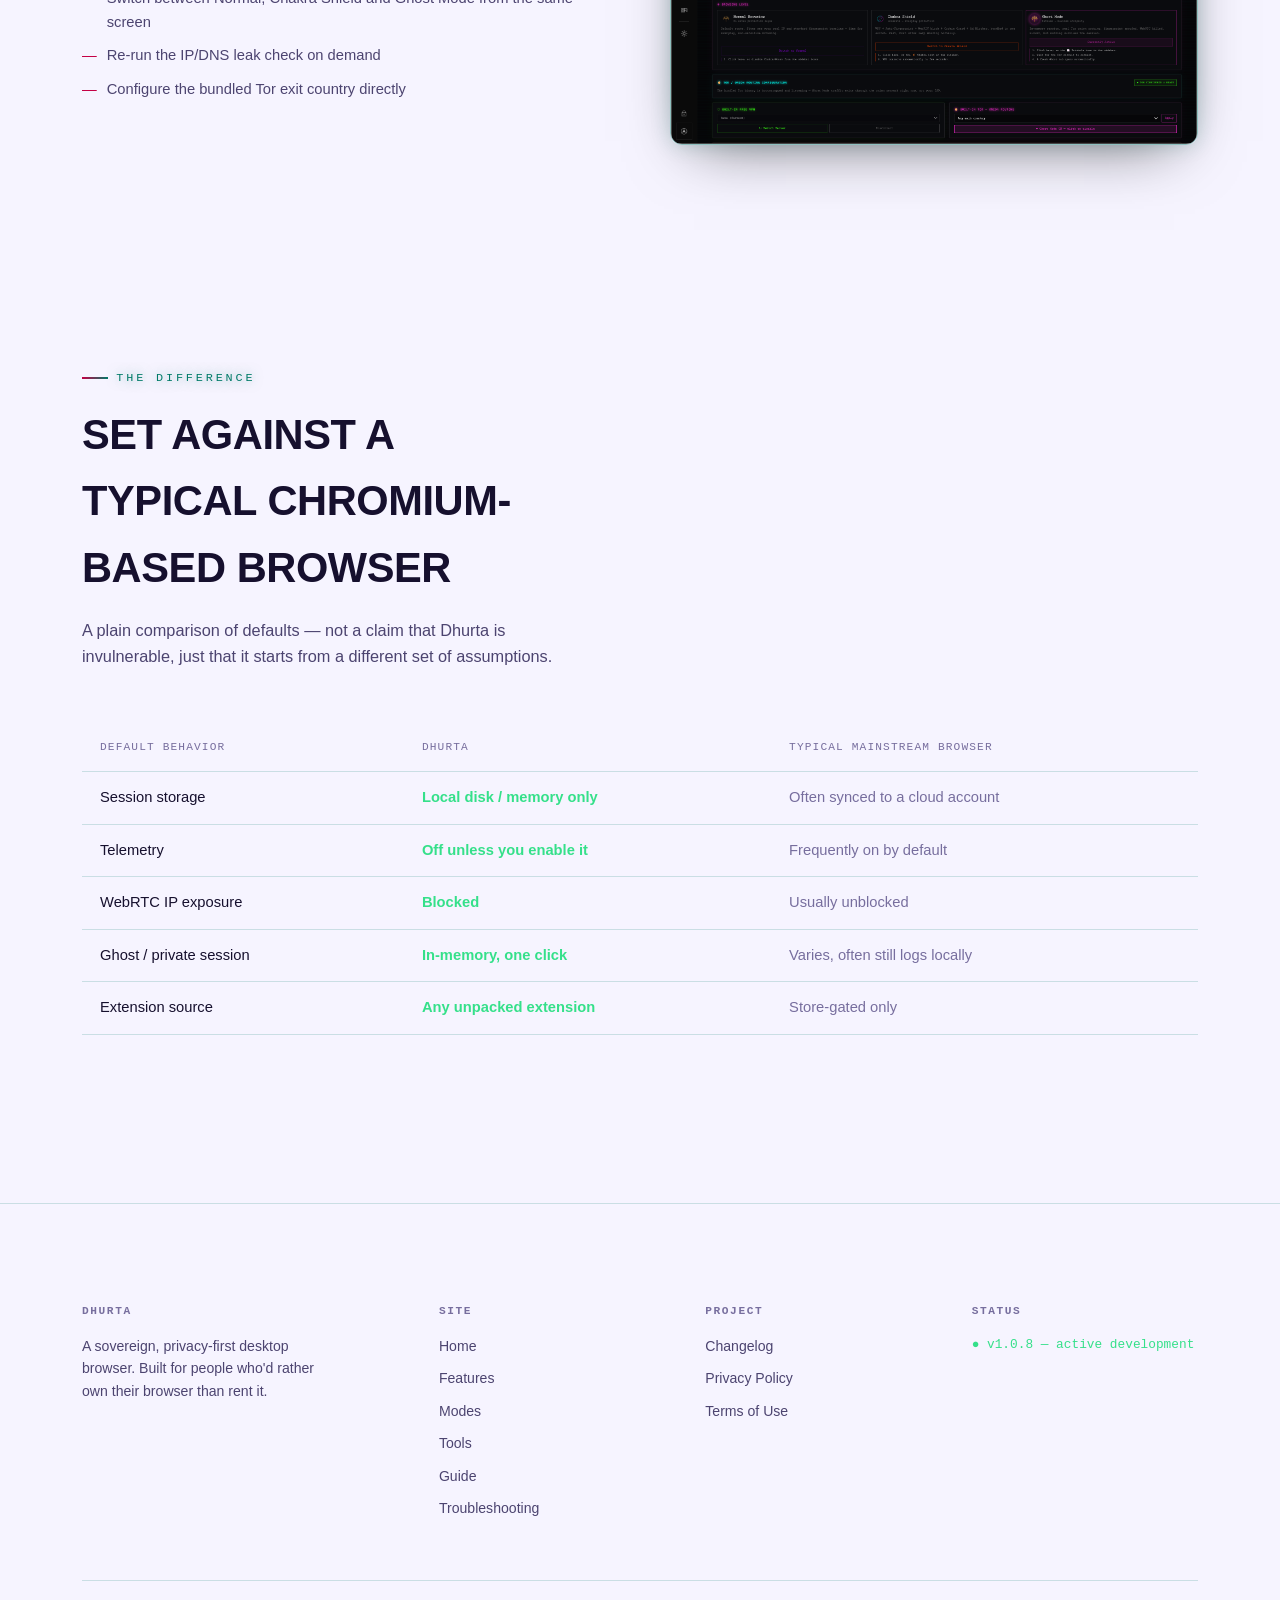
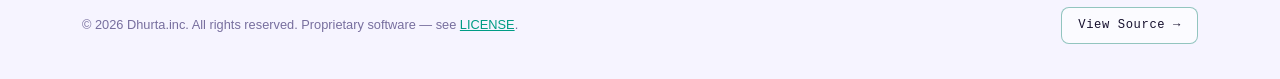
==== commit 035825f2: "seo: add sitemap, robots.txt, webmanifest and full OG/Twitter meta tags" ====
--- a/features.html
+++ b/features.html
@@ -5,6 +5,21 @@
 <meta name="viewport" content="width=device-width, initial-scale=1">
 <title>Features — Dhurta</title>
 <meta name="description" content="Every feature Dhurta ships today, grouped by what it governs — plus what's still in development.">
+<link rel="canonical" href="https://dhurta.in/features.html">
+<meta property="og:type" content="website">
+<meta property="og:url" content="https://dhurta.in/features.html">
+<meta property="og:title" content="Features — Dhurta">
+<meta property="og:description" content="Ghost Mode with real Tor, Chakra Shield, Anti-Fingerprint, WebRTC Block, built-in VPN, local SQLite — every feature Dhurta ships today.">
+<meta property="og:image" content="https://dhurta.in/assets/img/screens/home.png">
+<meta property="og:site_name" content="Dhurta">
+<meta name="twitter:card" content="summary_large_image">
+<meta name="twitter:title" content="Features — Dhurta">
+<meta name="twitter:description" content="Ghost Mode with real Tor, Chakra Shield, Anti-Fingerprint, WebRTC Block, built-in VPN, local SQLite — every feature Dhurta ships today.">
+<meta name="twitter:image" content="https://dhurta.in/assets/img/screens/home.png">
+<meta name="robots" content="index, follow">
+<meta name="keywords" content="Dhurta features, Ghost Mode, Chakra Shield, Tor browser, anti-fingerprint browser, WebRTC block, private browser features">
+<meta name="author" content="Dhurta.inc">
+<link rel="manifest" href="site.webmanifest">
 <link rel="icon" href="assets/img/dhurta-logo.png">
 <link rel="stylesheet" href="assets/css/styles.css">
 <style>
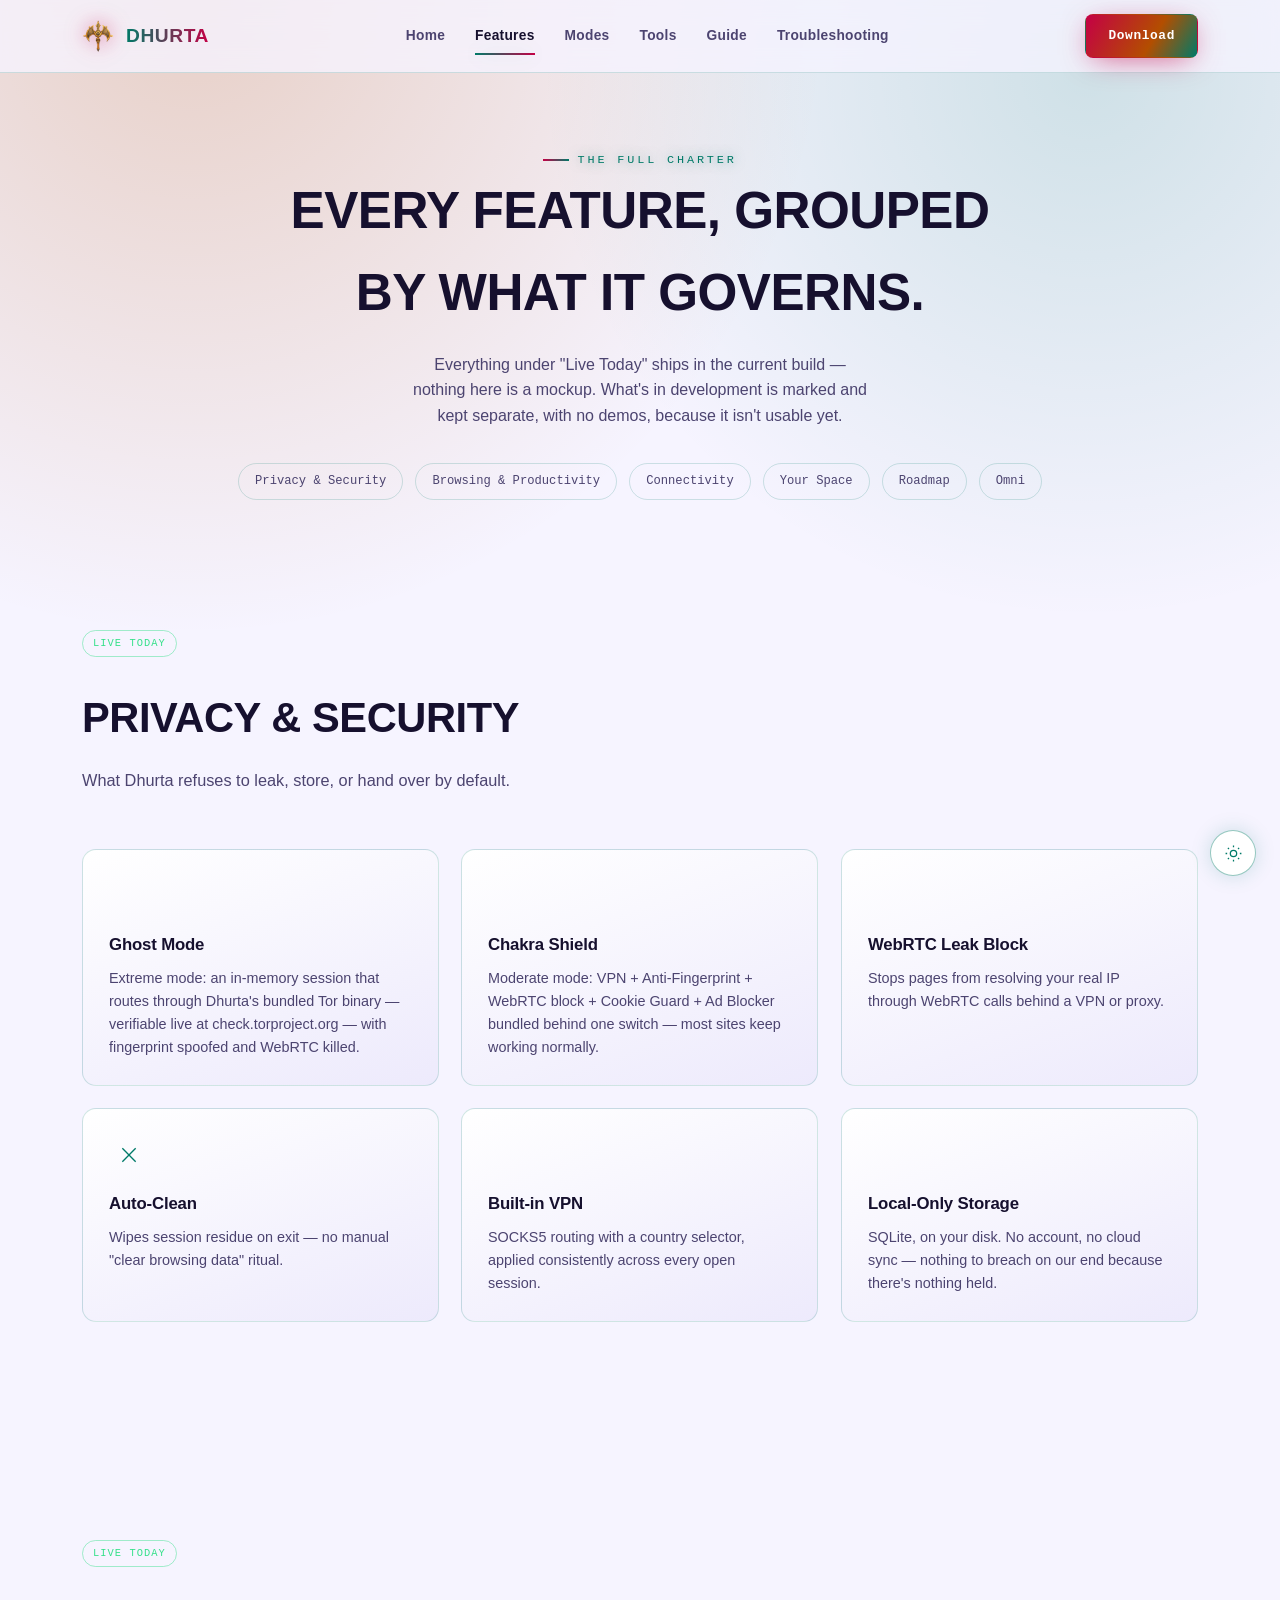
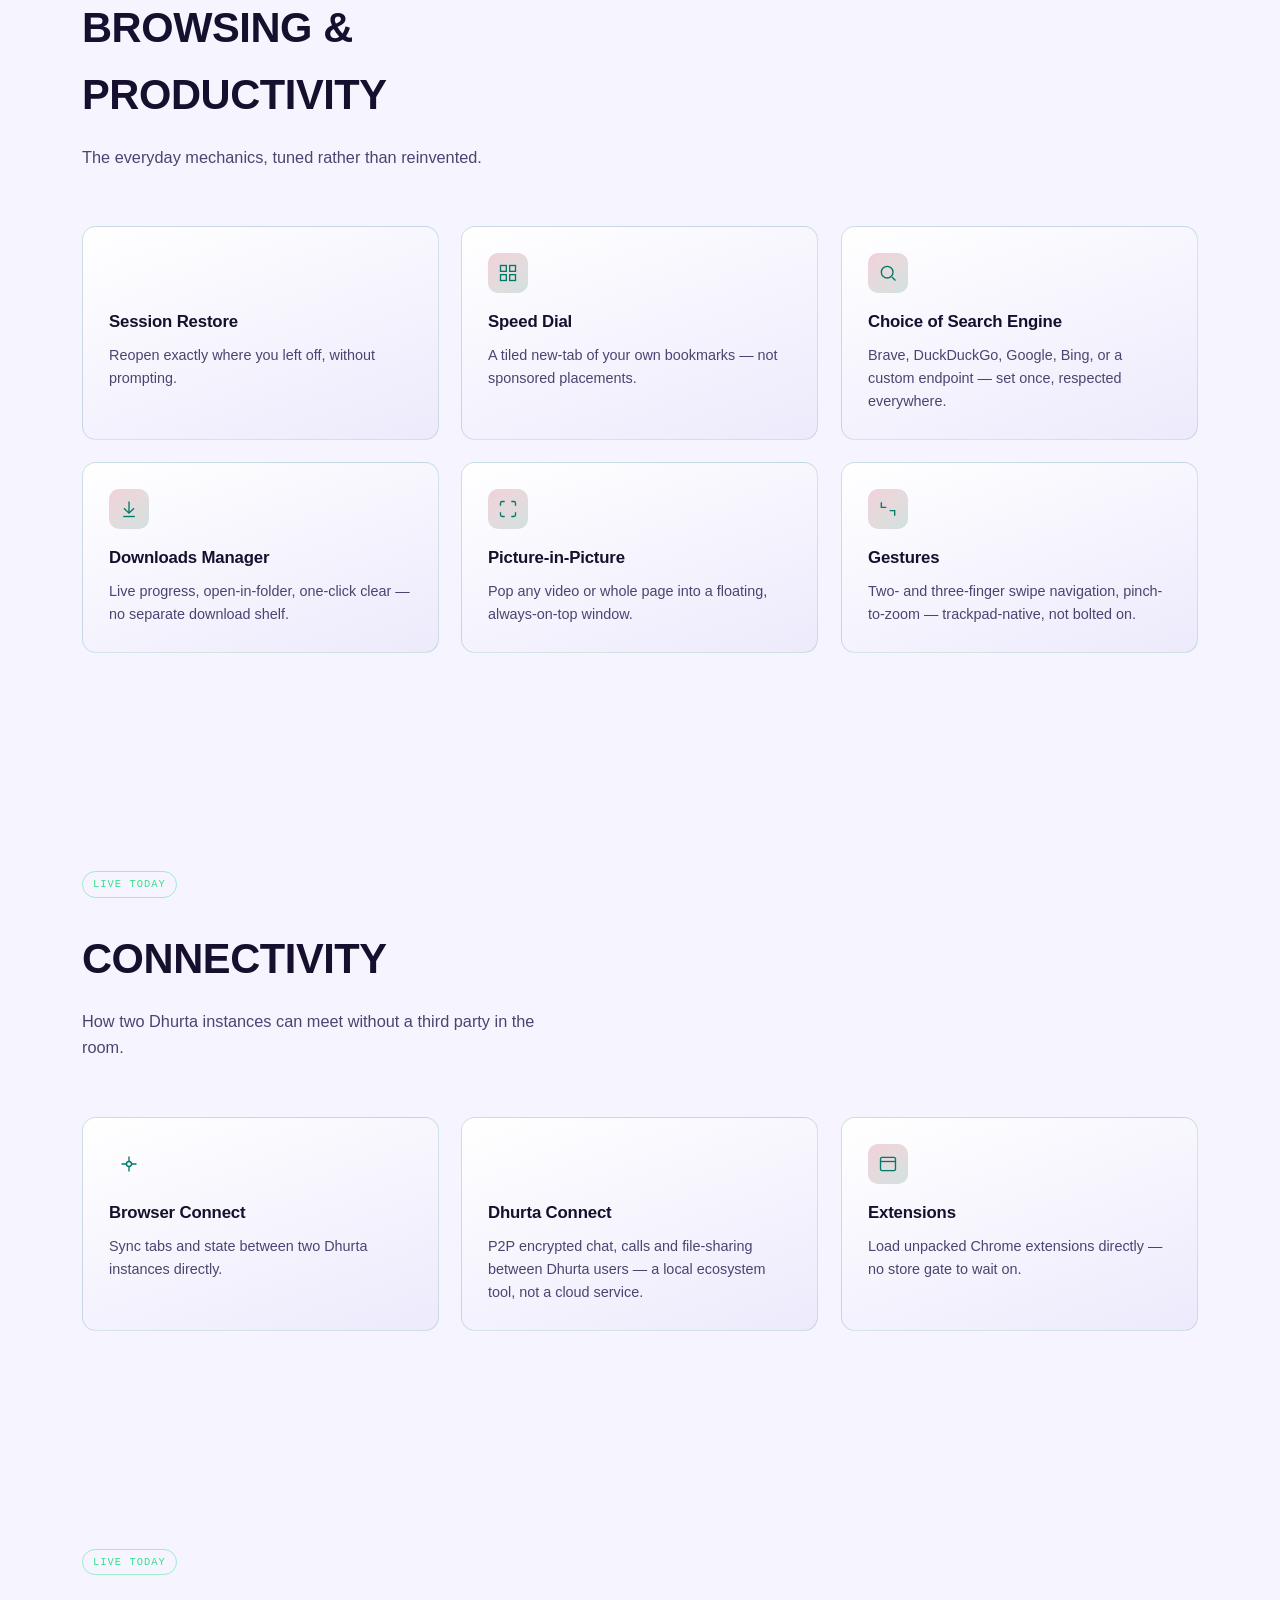
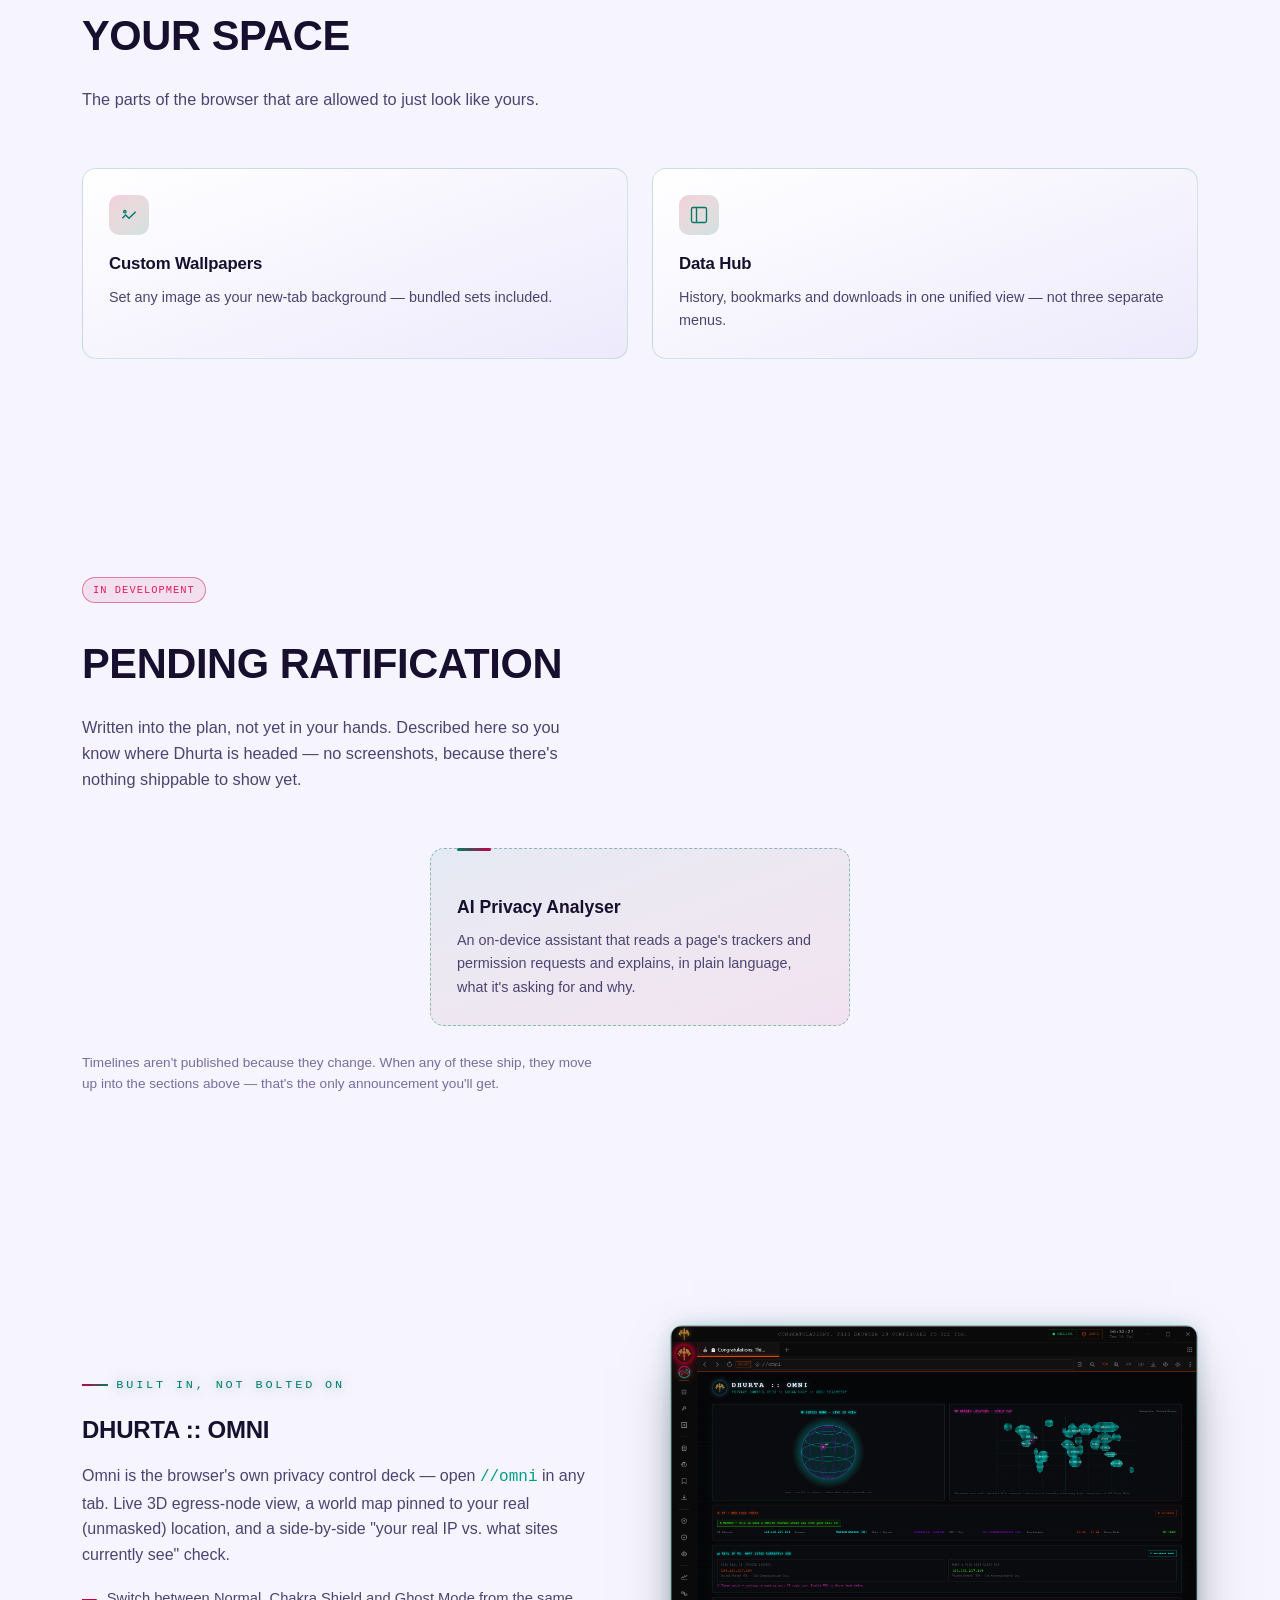
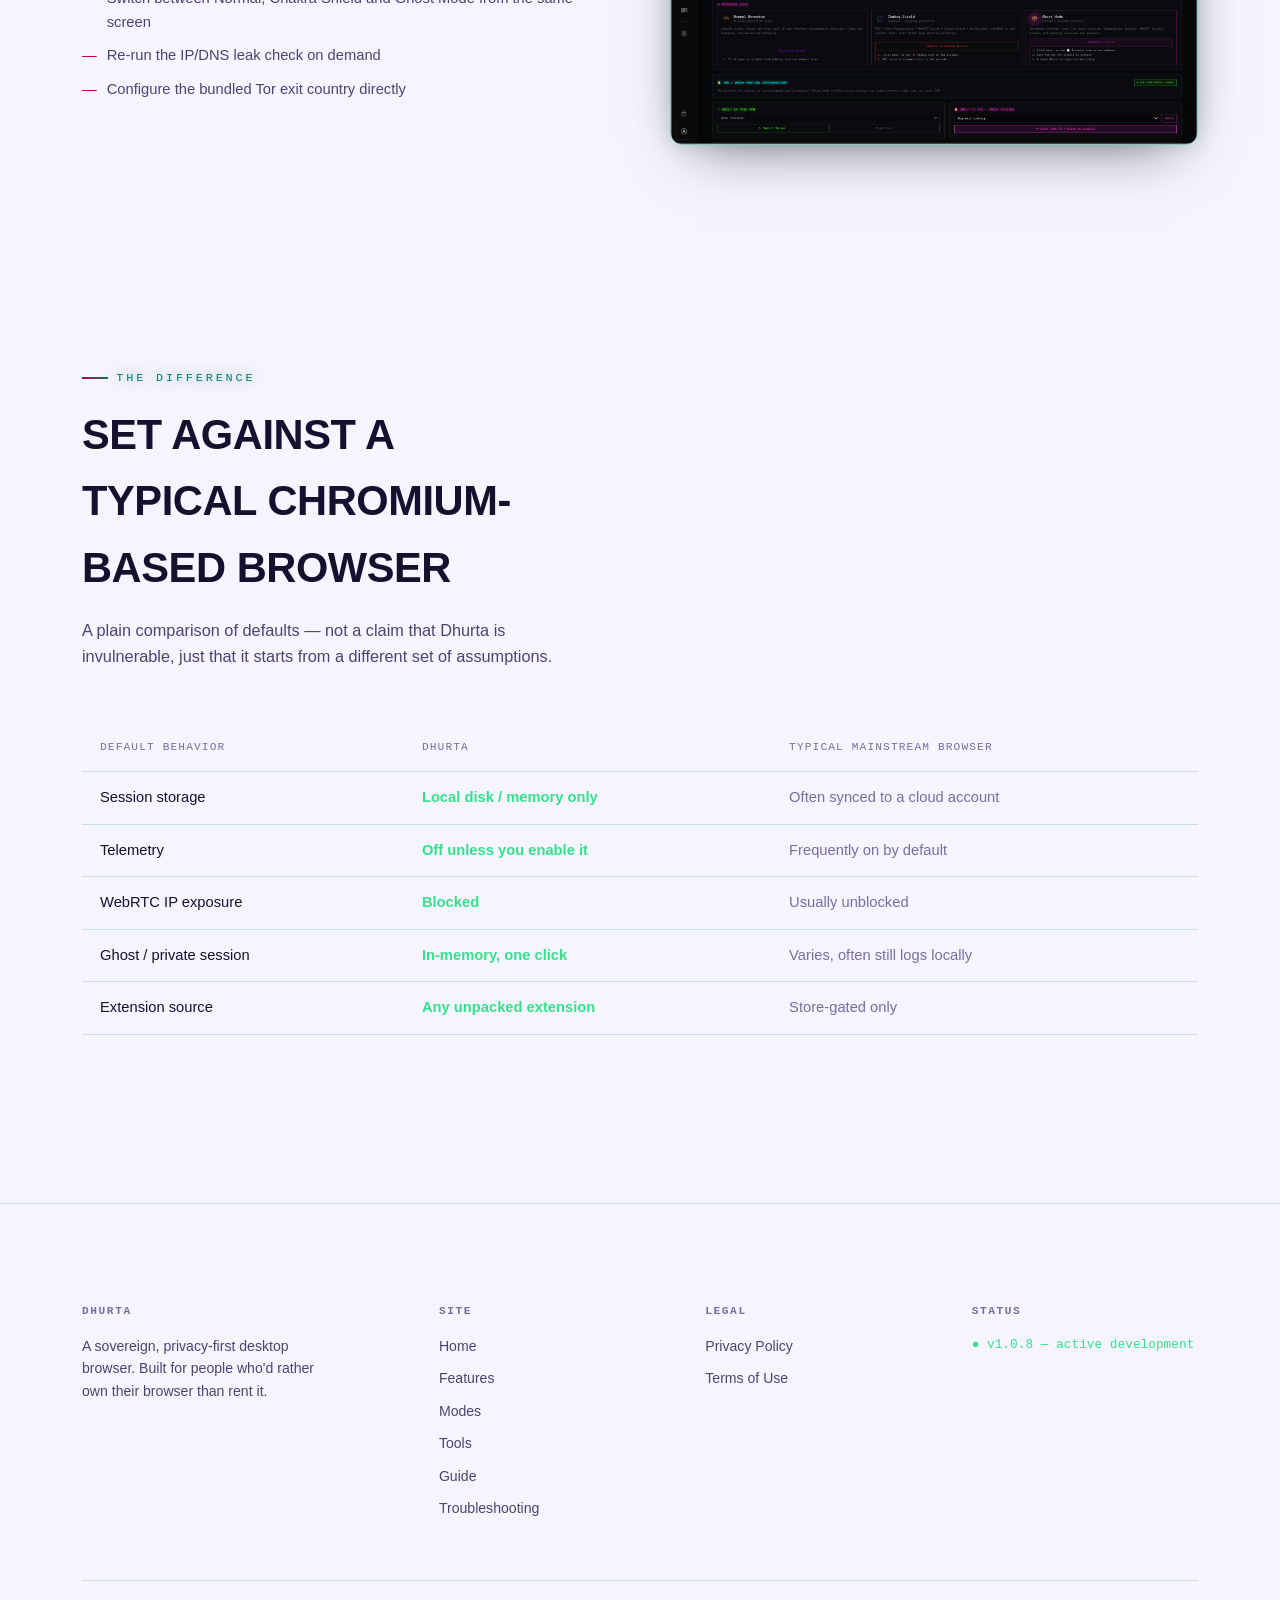
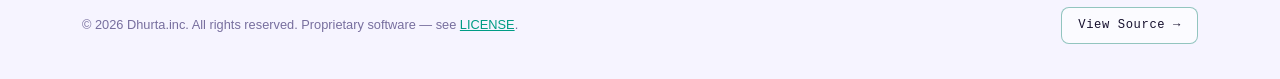
==== commit 53b3665e: "feat: SEO, legal pages, privacy shield visual, real wallpaper assets - Add privacy.html (Privacy Pol" ====
--- a/features.html
+++ b/features.html
@@ -263,10 +263,10 @@
         <a href="troubleshooting.html">Troubleshooting</a>
       </div>
       <div class="foot-col">
-        <h5>Project</h5>
-        <a href="#">Changelog</a>
-        <a href="#">Privacy Policy</a>
-        <a href="#">Terms of Use</a>
+        <h5>Legal</h5>
+        
+        <a href="privacy.html">Privacy Policy</a>
+        <a href="terms.html">Terms of Use</a>
       </div>
       <div class="foot-col">
         <h5>Status</h5>
--- a/assets/css/styles.css
+++ b/assets/css/styles.css
@@ -400,9 +400,70 @@
 .yes { color: var(--good); font-weight: 700; }
 .no { color: var(--ink-faint); }
 
+/* ── Privacy Stack ── */
+.privacy-stack { display: flex; flex-direction: column; gap: 16px; max-width: 860px; margin: 0 auto; }
+.pstack-layer {
+  display: grid; grid-template-columns: 56px 1fr auto; align-items: center; gap: 20px;
+  padding: 22px 24px; border-radius: 12px;
+  border: 1px solid color-mix(in srgb, var(--layer-color) 30%, transparent);
+  background: color-mix(in srgb, var(--layer-color) 5%, var(--surface));
+  transition: transform 0.2s, box-shadow 0.2s;
+}
+.pstack-layer:hover { transform: translateX(4px); box-shadow: -4px 0 0 var(--layer-color); }
+.pstack-icon {
+  width: 48px; height: 48px; border-radius: 10px; display: flex; align-items: center; justify-content: center;
+  background: color-mix(in srgb, var(--layer-color) 12%, transparent);
+  color: var(--layer-color); flex-shrink: 0;
+}
+.pstack-body h4 { font-size: 1rem; text-transform: none; margin-bottom: 6px; color: var(--ink); }
+.pstack-body p { font-size: 0.86rem; color: var(--ink-dim); text-transform: none; margin: 0; }
+.pstack-body code { font-size: 0.8rem; color: var(--cyan); background: color-mix(in srgb, var(--cyan) 10%, transparent); padding: 1px 5px; border-radius: 3px; }
+.pstack-badge {
+  font-family: ui-monospace, monospace; font-size: 0.65rem; letter-spacing: 0.12em;
+  padding: 4px 10px; border-radius: 20px; white-space: nowrap;
+  color: var(--layer-color); border: 1px solid color-mix(in srgb, var(--layer-color) 40%, transparent);
+}
+
+/* ── Anonymity Strip ── */
+.anon-strip { display: grid; grid-template-columns: repeat(4, 1fr); gap: 16px; margin-top: 56px; }
+.anon-card {
+  display: flex; flex-direction: column; align-items: center; text-align: center; gap: 10px;
+  padding: 28px 18px; border-radius: 12px; border: 1px solid var(--line);
+  background: var(--surface); transition: border-color 0.2s, transform 0.2s;
+}
+.anon-card:hover { border-color: var(--cyan); transform: translateY(-3px); }
+.anon-card strong { color: var(--ink); font-size: 0.95rem; }
+.anon-card span { font-size: 0.82rem; color: var(--ink-dim); text-transform: none; }
+
+/* ── Avatar Halo ── */
+.avatar-halo {
+  position: absolute; inset: -20px; border-radius: 50%;
+  background: radial-gradient(ellipse at center, color-mix(in srgb, var(--cyan) 18%, transparent) 0%, transparent 70%);
+  animation: halo-pulse 3s ease-in-out infinite;
+}
+@keyframes halo-pulse { 0%,100% { opacity: 0.5; transform: scale(1); } 50% { opacity: 1; transform: scale(1.05); } }
+@media (prefers-reduced-motion: reduce) { .avatar-halo { animation: none; } }
+
+/* ── Legal pages ── */
+.legal-body { max-width: 72ch; margin: 0 auto; padding: 60px 0 80px; }
+.legal-body h1 { font-size: clamp(1.8rem,3.4vw,2.6rem); margin-bottom: 8px; }
+.legal-body .meta { color: var(--ink-faint); font-size: 0.8rem; font-family: ui-monospace, monospace; margin-bottom: 40px; display: block; }
+.legal-body h2 { font-size: 1.1rem; margin: 36px 0 10px; color: var(--cyan); text-transform: none; }
+.legal-body p, .legal-body li { color: var(--ink-dim); font-size: 0.95rem; text-transform: none; line-height: 1.75; margin-bottom: 12px; }
+.legal-body ul { padding-left: 20px; }
+.legal-body a { color: var(--cyan); }
+.legal-body .callout {
+  padding: 16px 20px; border-radius: 8px; border-left: 3px solid var(--cyan);
+  background: color-mix(in srgb, var(--cyan) 6%, transparent); margin: 24px 0;
+}
+.legal-body .callout p { margin: 0; }
+
 @media (max-width: 960px) {
   nav.links { display: none; }
   .grid-2, .grid-3, .grid-4 { grid-template-columns: 1fr; }
   .foot-grid { grid-template-columns: 1fr 1fr; }
   .dwin-body { flex-direction: column; }
-}
+  .pstack-layer { grid-template-columns: 48px 1fr; }
+  .pstack-badge { display: none; }
+  .anon-strip { grid-template-columns: 1fr 1fr; }
+}
